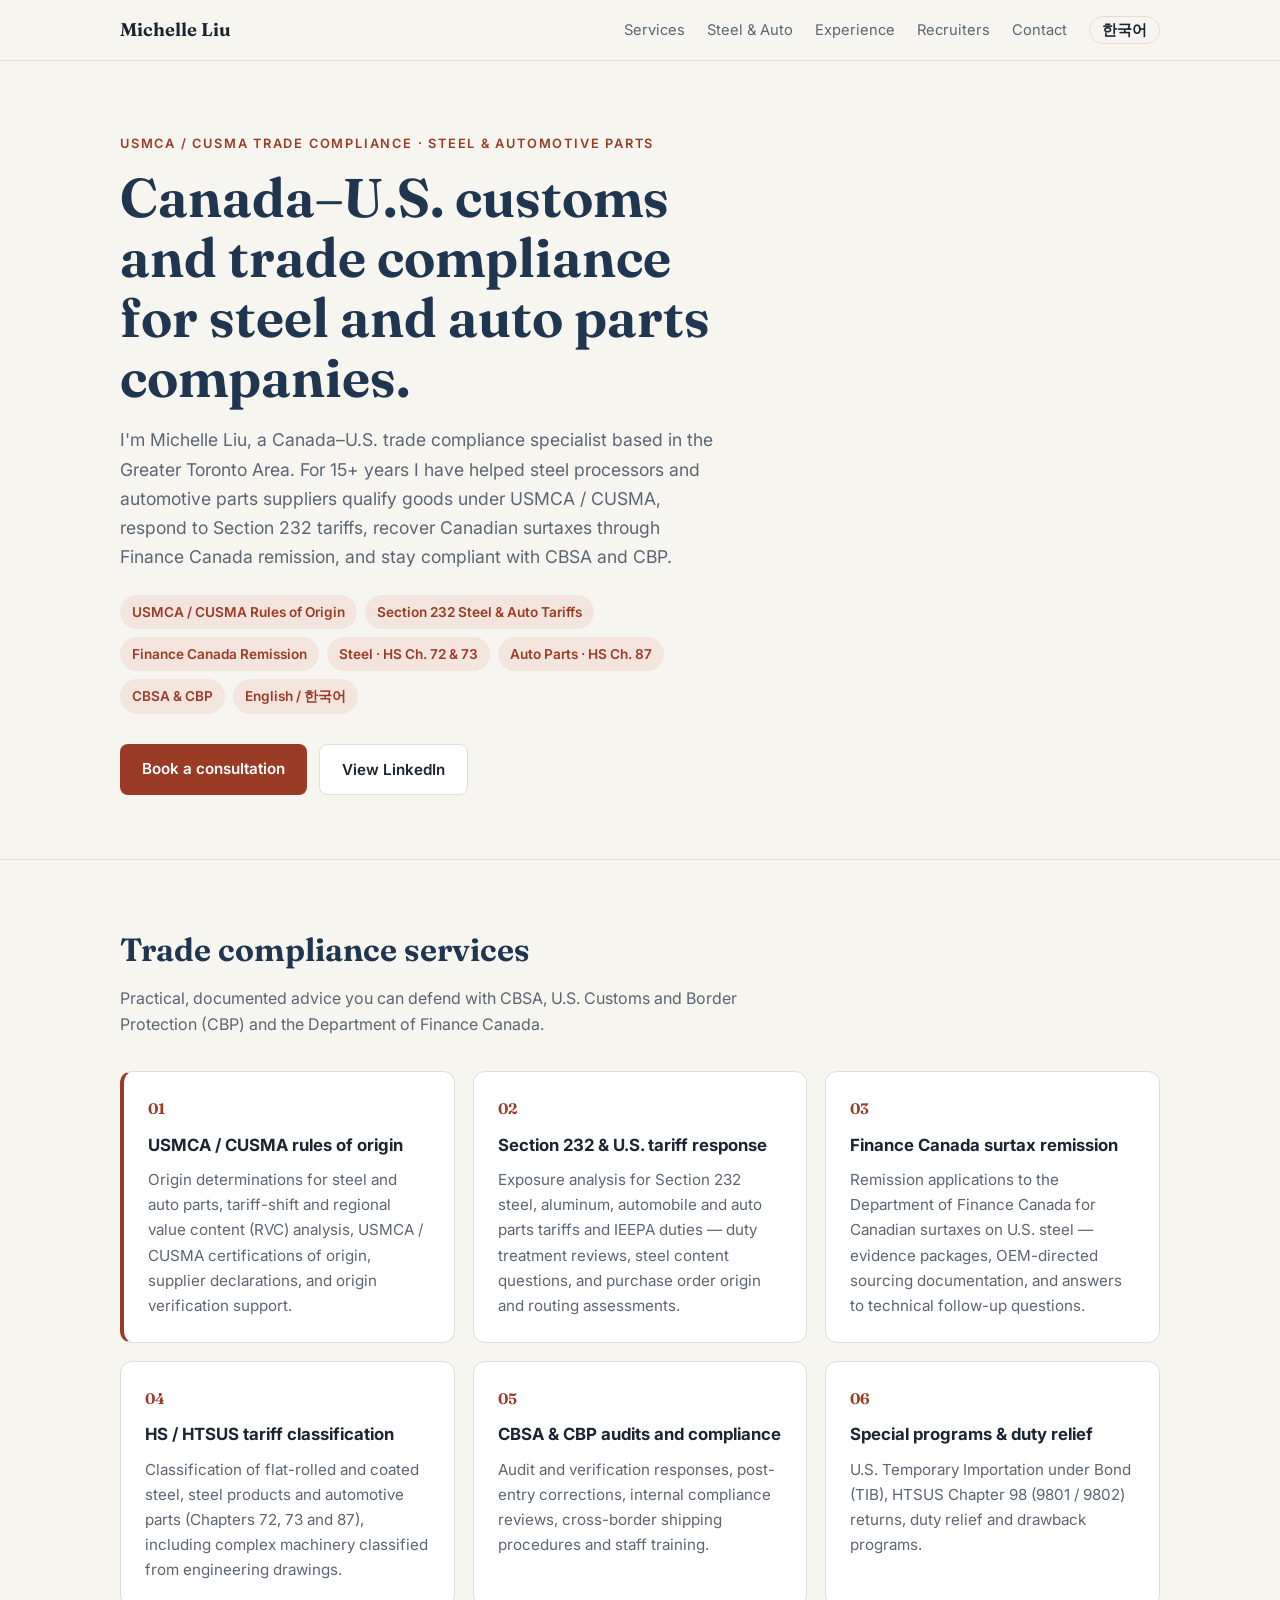
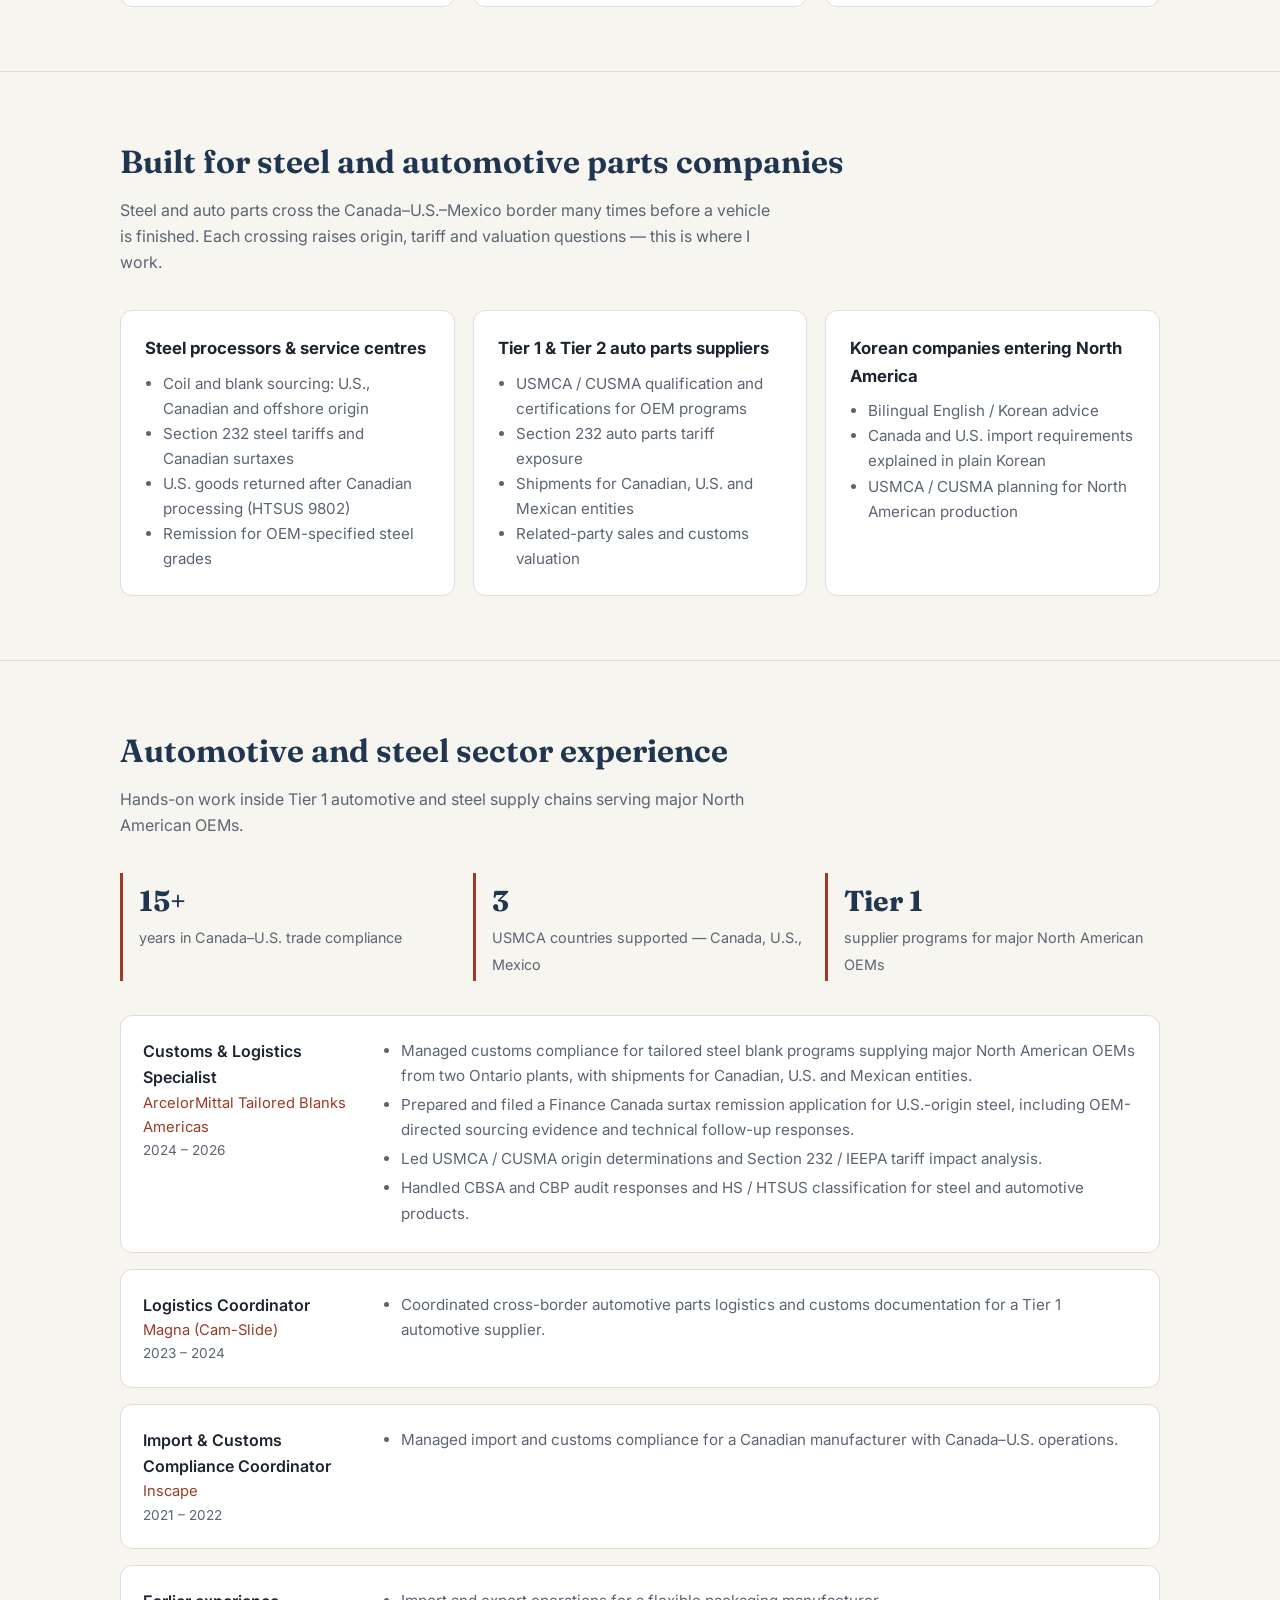
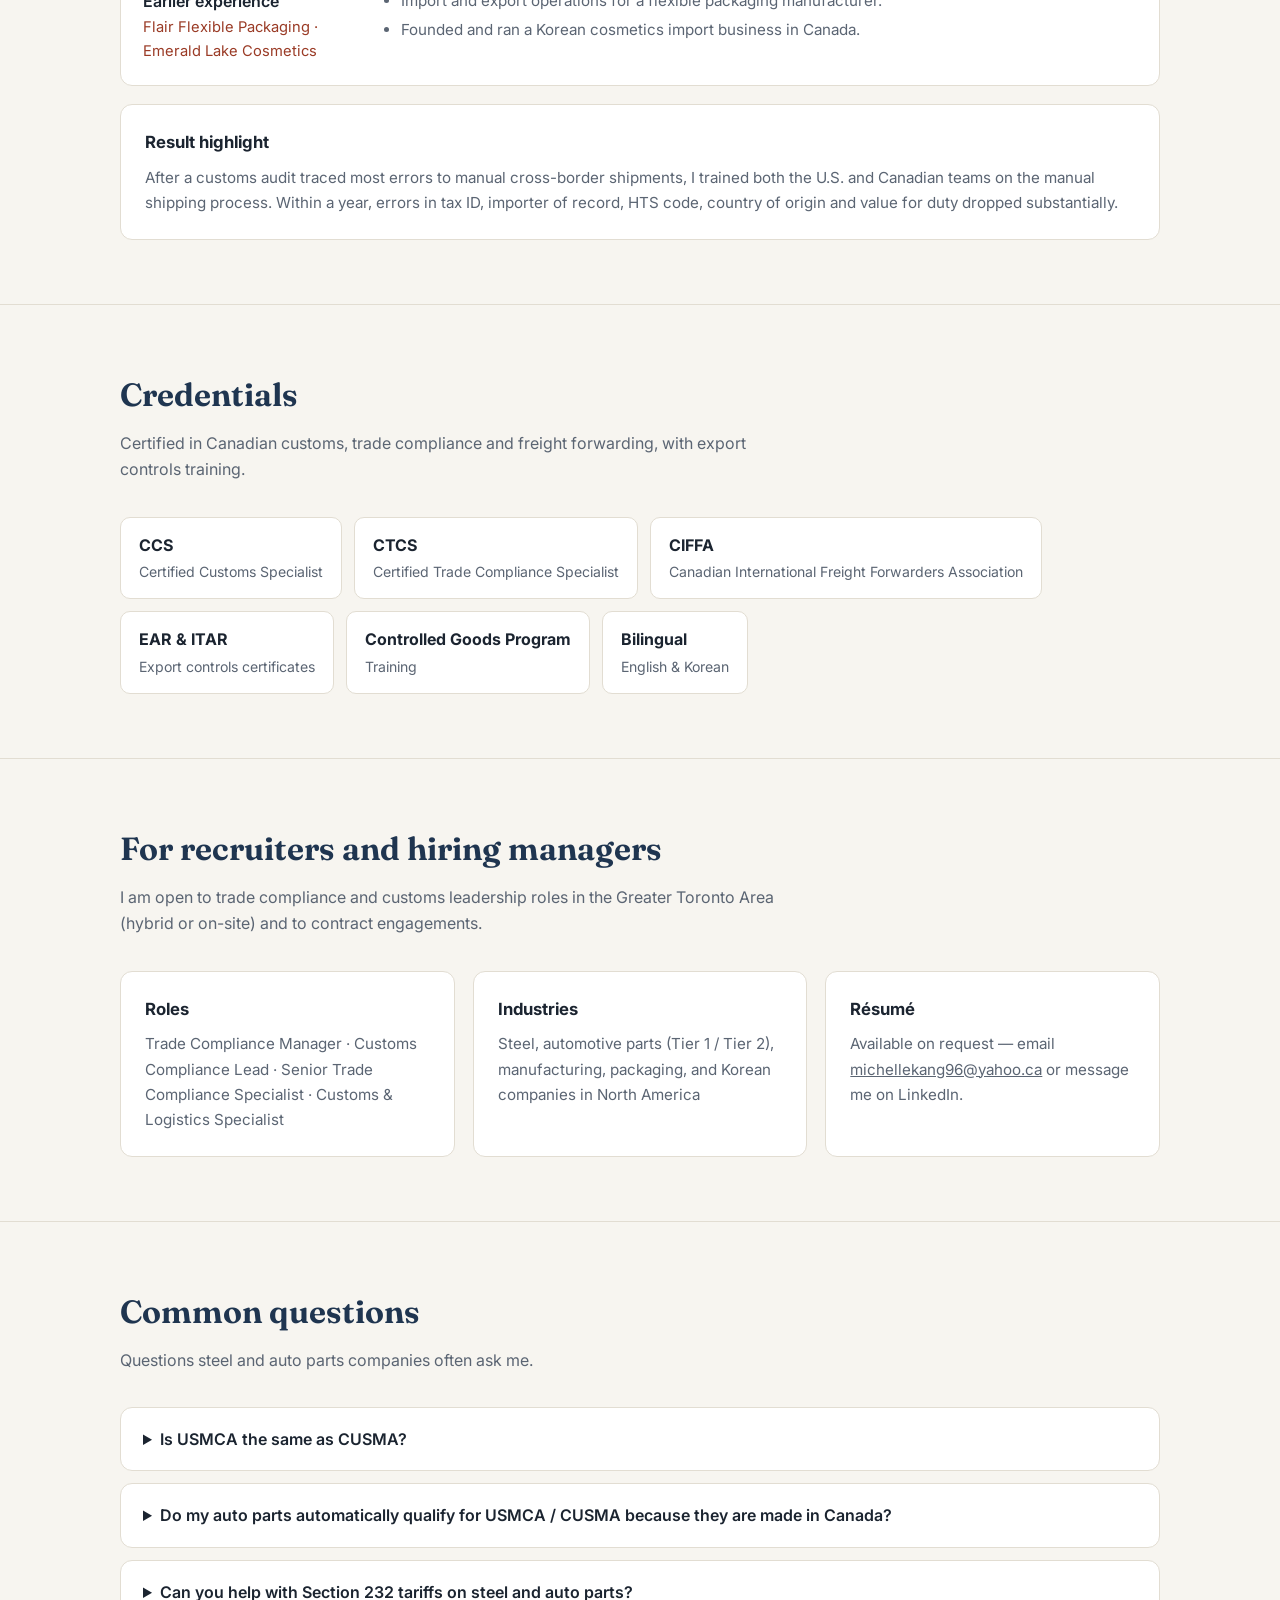
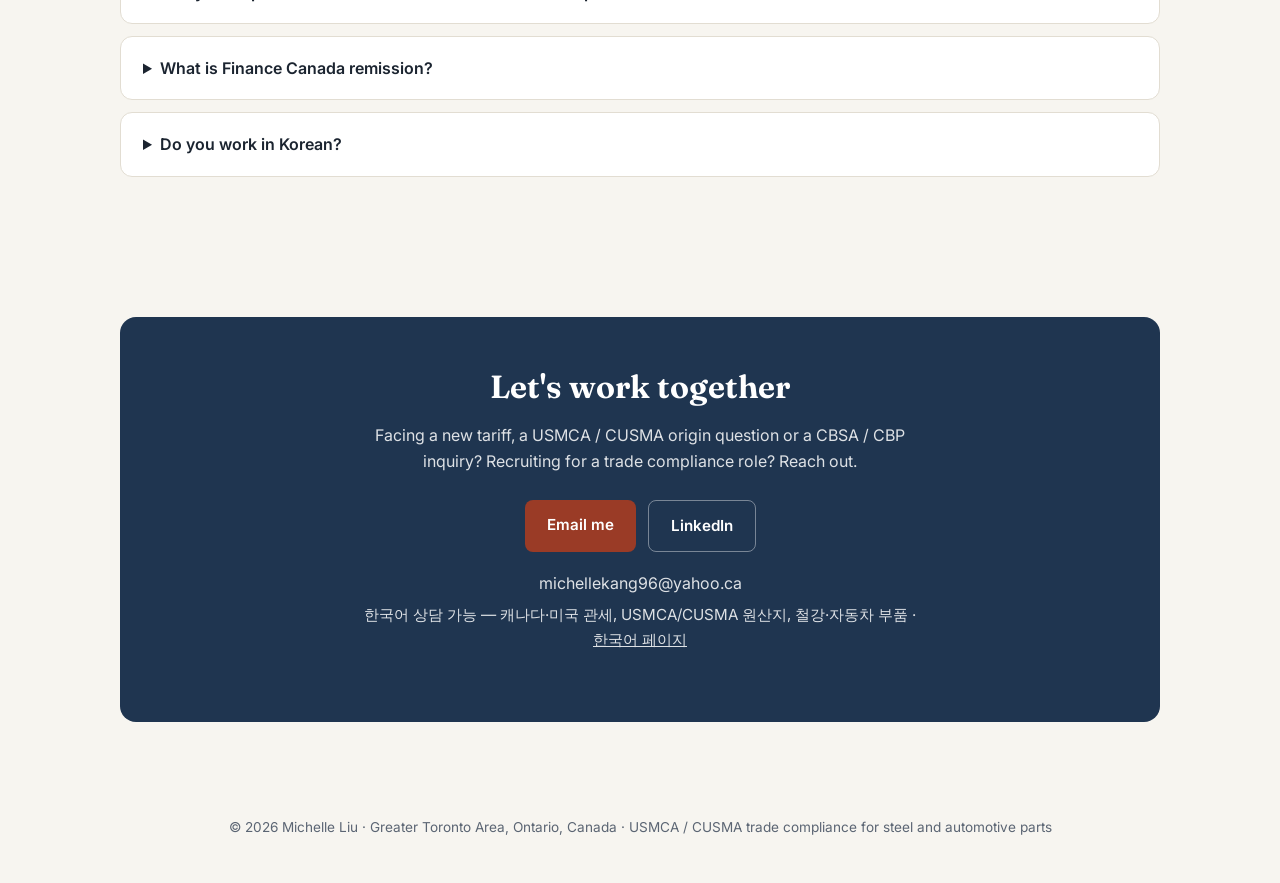
==== index.html @ 19d883ba "SEO update: USMCA/CUSMA, steel & auto parts keywords, Korean page, sitemap" ====
<!doctype html>
<html lang="en">
<head>
<meta charset="utf-8">
<meta name="viewport" content="width=device-width, initial-scale=1">
<meta name="google-site-verification" content="ifjySKfyHJT91OlYWClj5SfODJMwTjZ7Yo43KYFg8uM" />
<title>Michelle Liu | USMCA / CUSMA Trade Compliance Consultant – Steel &amp; Auto Parts | Ontario, Canada</title>
<meta name="description" content="Michelle Liu – Canada–U.S. customs and trade compliance specialist for steel and automotive parts companies. USMCA/CUSMA rules of origin, Section 232 tariffs, Finance Canada remission, CBSA &amp; CBP. English/Korean. Greater Toronto Area.">
<meta name="keywords" content="USMCA consultant, CUSMA consultant, USMCA rules of origin, CUSMA rules of origin, trade compliance consultant Canada, customs compliance specialist Ontario, steel tariffs Canada, Section 232 steel tariffs, Section 232 auto parts tariffs, automotive parts customs compliance, auto parts USMCA certification, steel HS classification, HTS classification steel, Finance Canada remission, surtax remission, CBSA compliance, CBP compliance, trade compliance manager Toronto, customs specialist GTA, Korean bilingual trade compliance, Michelle Liu, Jeong Hiy Liu">
<meta name="author" content="Michelle Liu">
<meta name="robots" content="index, follow, max-image-preview:large">
<link rel="canonical" href="https://jeonghiykang-tech.github.io/">
<link rel="alternate" hreflang="en" href="https://jeonghiykang-tech.github.io/">
<link rel="alternate" hreflang="ko" href="https://jeonghiykang-tech.github.io/ko.html">
<link rel="alternate" hreflang="x-default" href="https://jeonghiykang-tech.github.io/">

<meta property="og:type" content="profile">
<meta property="og:title" content="Michelle Liu | USMCA / CUSMA Trade Compliance – Steel &amp; Auto Parts">
<meta property="og:description" content="Canada–U.S. customs and trade compliance for steel and automotive parts companies: USMCA/CUSMA origin, Section 232 tariffs, Finance Canada remission, CBSA &amp; CBP.">
<meta property="og:url" content="https://jeonghiykang-tech.github.io/">
<meta property="og:image" content="https://jeonghiykang-tech.github.io/michelle-liu.jpg">
<meta property="og:image:alt" content="Michelle Liu, Canada–U.S. trade compliance consultant, in downtown Toronto">
<meta property="og:locale" content="en_CA">
<meta property="og:locale:alternate" content="ko_KR">
<meta name="twitter:card" content="summary_large_image">

<script type="application/ld+json">
{
  "@context": "https://schema.org",
  "@graph": [
    {
      "@type": "Person",
      "@id": "https://jeonghiykang-tech.github.io/#person",
      "name": "Michelle Liu",
      "alternateName": ["Jeong Hiy Liu", "Jeong Hiy (Michelle) Liu"],
      "jobTitle": "Canada–U.S. Customs & Trade Compliance Specialist (USMCA / CUSMA)",
      "description": "Trade compliance specialist with 15+ years of Canada–U.S. customs experience in the steel and automotive parts sectors.",
      "url": "https://jeonghiykang-tech.github.io/",
      "image": "https://jeonghiykang-tech.github.io/michelle-liu.jpg",
      "email": "mailto:michellekang96@yahoo.ca",
      "sameAs": ["https://www.linkedin.com/in/jeong-hiy-liu-811aa847/"],
      "address": {"@type": "PostalAddress", "addressRegion": "ON", "addressCountry": "CA", "addressLocality": "Greater Toronto Area"},
      "knowsLanguage": ["English", "Korean"],
      "knowsAbout": [
        "USMCA rules of origin", "CUSMA rules of origin", "T-MEC", "Regional value content",
        "Section 232 steel and aluminum tariffs", "Section 232 automobile and auto parts tariffs", "IEEPA tariffs",
        "Canadian surtax remission (Department of Finance Canada)", "Harmonized System classification",
        "HTSUS classification Chapters 72, 73 and 87", "Steel products", "Automotive parts",
        "CBSA compliance", "CBP compliance", "Customs audits", "Temporary Importation under Bond (TIB)",
        "HTSUS Chapter 98", "Duty drawback", "Export controls (EAR, ITAR)", "Controlled Goods Program"
      ],
      "hasCredential": [
        {"@type": "EducationalOccupationalCredential", "name": "Certified Customs Specialist (CCS)", "credentialCategory": "certification"},
        {"@type": "EducationalOccupationalCredential", "name": "Certified Trade Compliance Specialist (CTCS)", "credentialCategory": "certification"},
        {"@type": "EducationalOccupationalCredential", "name": "CIFFA certification", "credentialCategory": "certification"}
      ]
    },
    {
      "@type": "ProfessionalService",
      "@id": "https://jeonghiykang-tech.github.io/#service",
      "name": "Michelle Liu – USMCA / CUSMA Trade Compliance Consulting",
      "url": "https://jeonghiykang-tech.github.io/",
      "image": "https://jeonghiykang-tech.github.io/michelle-liu.jpg",
      "email": "mailto:michellekang96@yahoo.ca",
      "founder": {"@id": "https://jeonghiykang-tech.github.io/#person"},
      "areaServed": [{"@type": "Country", "name": "Canada"}, {"@type": "Country", "name": "United States"}, {"@type": "Country", "name": "Mexico"}, {"@type": "Country", "name": "South Korea"}],
      "availableLanguage": ["English", "Korean"],
      "address": {"@type": "PostalAddress", "addressRegion": "ON", "addressCountry": "CA"},
      "serviceType": ["USMCA / CUSMA origin determination", "Section 232 tariff impact analysis", "Finance Canada surtax remission applications", "Tariff classification", "CBSA and CBP audit support"]
    }
  ]
}
</script>

<link rel="preconnect" href="https://fonts.googleapis.com">
<link href="https://fonts.googleapis.com/css2?family=Fraunces:opsz,wght@9..144,500;9..144,650&amp;family=Inter:wght@400;500;600&amp;display=swap" rel="stylesheet">
<style>
  :root{
    --bg:#f7f5f0; --surface:#ffffff; --ink:#1b2430; --muted:#5b6573;
    --line:#e2ddd2; --accent:#9a3b26; --accent-soft:#f3e4dd; --navy:#1f3550;
  }
  @media (prefers-color-scheme: dark){
    :root{ --bg:#12161c; --surface:#1a2028; --ink:#eef0f3; --muted:#a3acb8;
      --line:#2b333e; --accent:#e08a6d; --accent-soft:#2c2220; --navy:#c9d6e8; }
  }
  *{box-sizing:border-box;margin:0;padding:0}
  html{scroll-behavior:smooth}
  body{background:var(--bg);color:var(--ink);font:16px/1.65 Inter,system-ui,sans-serif}
  a{color:inherit}
  .wrap{max-width:1080px;margin:0 auto;padding:0 20px}
  nav{position:sticky;top:0;z-index:10;background:color-mix(in srgb,var(--bg) 90%,transparent);
      backdrop-filter:blur(8px);border-bottom:1px solid var(--line)}
  nav .wrap{display:flex;justify-content:space-between;align-items:center;height:60px;gap:16px}
  .logo{font-family:Fraunces,serif;font-weight:650;font-size:1.15rem;text-decoration:none}
  nav ul{display:flex;gap:22px;list-style:none;font-size:.92rem;align-items:center}
  nav ul a{text-decoration:none;color:var(--muted)}
  nav ul a:hover{color:var(--accent)}
  .lang{border:1px solid var(--line);border-radius:999px;padding:4px 12px;color:var(--ink)!important;font-weight:600}
  @media (max-width:720px){ nav ul li.hide-m{display:none} }

  header{padding:72px 0 64px}
  .hero{display:grid;grid-template-columns:1.5fr 1fr;gap:48px;align-items:center}
  .photo{position:relative}
  .photo img{width:100%;aspect-ratio:4/5;object-fit:cover;object-position:center 30%;border-radius:18px;display:block;border:1px solid var(--line)}
  .photo .badge{position:absolute;left:-14px;bottom:22px;background:var(--surface);border:1px solid var(--line);border-radius:12px;padding:10px 14px;font-size:.85rem;box-shadow:0 8px 24px rgba(0,0,0,.08)}
  .photo .badge b{display:block;color:var(--navy);font-family:Fraunces,serif;font-size:1.05rem}
  @media (max-width:820px){ .hero{grid-template-columns:1fr} .photo{max-width:340px} .photo .badge{left:12px} }
  .eyebrow{font-size:.8rem;letter-spacing:.14em;text-transform:uppercase;color:var(--accent);font-weight:600}
  h1{font-family:Fraunces,serif;font-weight:650;font-size:clamp(2.1rem,4.8vw,3.4rem);line-height:1.1;margin:14px 0 18px;color:var(--navy)}
  .lede{font-size:1.1rem;color:var(--muted);max-width:620px}
  .tags{display:flex;flex-wrap:wrap;gap:8px;margin:24px 0 30px}
  .tag{background:var(--accent-soft);color:var(--accent);font-size:.85rem;font-weight:600;padding:6px 12px;border-radius:999px}
  .btns{display:flex;flex-wrap:wrap;gap:12px}
  .btn{display:inline-block;padding:12px 22px;border-radius:8px;font-weight:600;text-decoration:none;font-size:.95rem}
  .btn-primary{background:var(--accent);color:#fff}
  .btn-ghost{border:1px solid var(--line);background:var(--surface)}
  .btn:hover{opacity:.88}

  section{padding:64px 0;border-top:1px solid var(--line)}
  h2{font-family:Fraunces,serif;font-weight:650;font-size:2rem;color:var(--navy);margin-bottom:8px}
  .sub{color:var(--muted);margin-bottom:34px;max-width:660px}
  .grid{display:grid;grid-template-columns:repeat(auto-fit,minmax(280px,1fr));gap:18px}
  .card{background:var(--surface);border:1px solid var(--line);border-radius:12px;padding:24px}
  .card h3{font-size:1.05rem;margin-bottom:8px}
  .card p,.card li{color:var(--muted);font-size:.95rem}
  .card ul{padding-left:18px}
  .num{font-family:Fraunces,serif;color:var(--accent);font-size:.95rem;font-weight:650;display:block;margin-bottom:10px}
  .feature{border-left:4px solid var(--accent)}

  .stats{display:grid;grid-template-columns:repeat(auto-fit,minmax(180px,1fr));gap:18px;margin-bottom:34px}
  .stat{border-left:3px solid var(--accent);padding:4px 0 4px 16px}
  .stat b{display:block;font-family:Fraunces,serif;font-size:1.8rem;color:var(--navy)}
  .stat span{color:var(--muted);font-size:.9rem}
  .timeline{display:grid;gap:16px}
  .job{display:grid;grid-template-columns:220px 1fr;gap:20px;background:var(--surface);border:1px solid var(--line);border-radius:12px;padding:22px}
  .job .role{font-weight:600}
  .job .co{color:var(--accent);font-size:.92rem}
  .job .when{color:var(--muted);font-size:.85rem}
  .job ul{padding-left:18px;color:var(--muted);font-size:.95rem}
  .job li{margin-bottom:4px}
  @media (max-width:640px){ .job{grid-template-columns:1fr;gap:8px} }

  .creds{display:flex;flex-wrap:wrap;gap:12px}
  .cred{background:var(--surface);border:1px solid var(--line);border-radius:10px;padding:14px 18px}
  .cred b{display:block}
  .cred span{color:var(--muted);font-size:.88rem}

  details{background:var(--surface);border:1px solid var(--line);border-radius:12px;padding:18px 22px;margin-bottom:12px}
  summary{font-weight:600;cursor:pointer}
  details p{color:var(--muted);margin-top:10px;font-size:.95rem}

  .contact{background:var(--navy);color:#fff;border-radius:16px;padding:44px 32px;text-align:center}
  @media (prefers-color-scheme: dark){ .contact{background:var(--surface);color:var(--ink);border:1px solid var(--line)} }
  .contact h2{color:inherit}
  .contact p{opacity:.85;margin:6px auto 26px;max-width:560px}
  .contact .btns{justify-content:center}
  .contact .btn-ghost{background:transparent;border-color:rgba(255,255,255,.4);color:inherit}
  .ko{font-size:.95rem;opacity:.9;margin-top:20px}
  .ko a{text-decoration:underline}
  footer{padding:30px 0 44px;color:var(--muted);font-size:.85rem;text-align:center}
</style>
</head>
<body>

<nav>
  <div class="wrap">
    <a class="logo" href="#">Michelle Liu</a>
    <ul>
      <li class="hide-m"><a href="#services">Services</a></li>
      <li class="hide-m"><a href="#industries">Steel &amp; Auto</a></li>
      <li class="hide-m"><a href="#experience">Experience</a></li>
      <li class="hide-m"><a href="#recruiters">Recruiters</a></li>
      <li class="hide-m"><a href="#contact">Contact</a></li>
      <li><a class="lang" href="ko.html" hreflang="ko" lang="ko">한국어</a></li>
    </ul>
  </div>
</nav>

<header>
  <div class="wrap hero">
    <div>
      <p class="eyebrow">USMCA / CUSMA Trade Compliance · Steel &amp; Automotive Parts</p>
      <h1>Canada–U.S. customs and trade compliance for steel and auto parts companies.</h1>
      <p class="lede">I'm Michelle Liu, a Canada–U.S. trade compliance specialist based in the Greater Toronto Area. For 15+ years I have helped steel processors and automotive parts suppliers qualify goods under USMCA / CUSMA, respond to Section 232 tariffs, recover Canadian surtaxes through Finance Canada remission, and stay compliant with CBSA and CBP.</p>
      <div class="tags">
        <span class="tag">USMCA / CUSMA Rules of Origin</span>
        <span class="tag">Section 232 Steel &amp; Auto Tariffs</span>
        <span class="tag">Finance Canada Remission</span>
        <span class="tag">Steel · HS Ch. 72 &amp; 73</span>
        <span class="tag">Auto Parts · HS Ch. 87</span>
        <span class="tag">CBSA &amp; CBP</span>
        <span class="tag">English / 한국어</span>
      </div>
      <div class="btns">
        <a class="btn btn-primary" href="mailto:michellekang96@yahoo.ca?subject=USMCA%20%2F%20CUSMA%20consultation">Book a consultation</a>
        <a class="btn btn-ghost" href="https://www.linkedin.com/in/jeong-hiy-liu-811aa847/" target="_blank" rel="noopener">View LinkedIn</a>
      </div>
    </div>
    <div class="photo">
      <img src="michelle-liu.jpg" width="800" height="1000" onerror="this.closest('.photo').style.display='none'" alt="Michelle Liu, USMCA / CUSMA trade compliance specialist for steel and automotive parts, in downtown Toronto" fetchpriority="high">
      <div class="badge"><b>15+ years</b>Canada–U.S. customs</div>
    </div>
  </div>
</header>

<section id="services">
  <div class="wrap">
    <h2>Trade compliance services</h2>
    <p class="sub">Practical, documented advice you can defend with CBSA, U.S. Customs and Border Protection (CBP) and the Department of Finance Canada.</p>
    <div class="grid">
      <div class="card feature"><span class="num">01</span><h3>USMCA / CUSMA rules of origin</h3><p>Origin determinations for steel and auto parts, tariff-shift and regional value content (RVC) analysis, USMCA / CUSMA certifications of origin, supplier declarations, and origin verification support.</p></div>
      <div class="card"><span class="num">02</span><h3>Section 232 &amp; U.S. tariff response</h3><p>Exposure analysis for Section 232 steel, aluminum, automobile and auto parts tariffs and IEEPA duties — duty treatment reviews, steel content questions, and purchase order origin and routing assessments.</p></div>
      <div class="card"><span class="num">03</span><h3>Finance Canada surtax remission</h3><p>Remission applications to the Department of Finance Canada for Canadian surtaxes on U.S. steel — evidence packages, OEM-directed sourcing documentation, and answers to technical follow-up questions.</p></div>
      <div class="card"><span class="num">04</span><h3>HS / HTSUS tariff classification</h3><p>Classification of flat-rolled and coated steel, steel products and automotive parts (Chapters 72, 73 and 87), including complex machinery classified from engineering drawings.</p></div>
      <div class="card"><span class="num">05</span><h3>CBSA &amp; CBP audits and compliance</h3><p>Audit and verification responses, post-entry corrections, internal compliance reviews, cross-border shipping procedures and staff training.</p></div>
      <div class="card"><span class="num">06</span><h3>Special programs &amp; duty relief</h3><p>U.S. Temporary Importation under Bond (TIB), HTSUS Chapter 98 (9801 / 9802) returns, duty relief and drawback programs.</p></div>
    </div>
  </div>
</section>

<section id="industries">
  <div class="wrap">
    <h2>Built for steel and automotive parts companies</h2>
    <p class="sub">Steel and auto parts cross the Canada–U.S.–Mexico border many times before a vehicle is finished. Each crossing raises origin, tariff and valuation questions — this is where I work.</p>
    <div class="grid">
      <div class="card">
        <h3>Steel processors &amp; service centres</h3>
        <ul>
          <li>Coil and blank sourcing: U.S., Canadian and offshore origin</li>
          <li>Section 232 steel tariffs and Canadian surtaxes</li>
          <li>U.S. goods returned after Canadian processing (HTSUS 9802)</li>
          <li>Remission for OEM-specified steel grades</li>
        </ul>
      </div>
      <div class="card">
        <h3>Tier 1 &amp; Tier 2 auto parts suppliers</h3>
        <ul>
          <li>USMCA / CUSMA qualification and certifications for OEM programs</li>
          <li>Section 232 auto parts tariff exposure</li>
          <li>Shipments for Canadian, U.S. and Mexican entities</li>
          <li>Related-party sales and customs valuation</li>
        </ul>
      </div>
      <div class="card">
        <h3>Korean companies entering North America</h3>
        <ul>
          <li>Bilingual English / Korean advice</li>
          <li>Canada and U.S. import requirements explained in plain Korean</li>
          <li>USMCA / CUSMA planning for North American production</li>
        </ul>
      </div>
    </div>
  </div>
</section>

<section id="experience">
  <div class="wrap">
    <h2>Automotive and steel sector experience</h2>
    <p class="sub">Hands-on work inside Tier 1 automotive and steel supply chains serving major North American OEMs.</p>
    <div class="stats">
      <div class="stat"><b>15+</b><span>years in Canada–U.S. trade compliance</span></div>
      <div class="stat"><b>3</b><span>USMCA countries supported — Canada, U.S., Mexico</span></div>
      <div class="stat"><b>Tier 1</b><span>supplier programs for major North American OEMs</span></div>
    </div>
    <div class="timeline">
      <div class="job">
        <div><div class="role">Customs &amp; Logistics Specialist</div><div class="co">ArcelorMittal Tailored Blanks Americas</div><div class="when">2024 – 2026</div></div>
        <ul>
          <li>Managed customs compliance for tailored steel blank programs supplying major North American OEMs from two Ontario plants, with shipments for Canadian, U.S. and Mexican entities.</li>
          <li>Prepared and filed a Finance Canada surtax remission application for U.S.-origin steel, including OEM-directed sourcing evidence and technical follow-up responses.</li>
          <li>Led USMCA / CUSMA origin determinations and Section 232 / IEEPA tariff impact analysis.</li>
          <li>Handled CBSA and CBP audit responses and HS / HTSUS classification for steel and automotive products.</li>
        </ul>
      </div>
      <div class="job">
        <div><div class="role">Logistics Coordinator</div><div class="co">Magna (Cam-Slide)</div><div class="when">2023 – 2024</div></div>
        <ul>
          <li>Coordinated cross-border automotive parts logistics and customs documentation for a Tier 1 automotive supplier.</li>
        </ul>
      </div>
      <div class="job">
        <div><div class="role">Import &amp; Customs Compliance Coordinator</div><div class="co">Inscape</div><div class="when">2021 – 2022</div></div>
        <ul>
          <li>Managed import and customs compliance for a Canadian manufacturer with Canada–U.S. operations.</li>
        </ul>
      </div>
      <div class="job">
        <div><div class="role">Earlier experience</div><div class="co">Flair Flexible Packaging · Emerald Lake Cosmetics</div></div>
        <ul>
          <li>Import and export operations for a flexible packaging manufacturer.</li>
          <li>Founded and ran a Korean cosmetics import business in Canada.</li>
        </ul>
      </div>
    </div>
    <div class="card" style="margin-top:18px">
      <h3>Result highlight</h3>
      <p>After a customs audit traced most errors to manual cross-border shipments, I trained both the U.S. and Canadian teams on the manual shipping process. Within a year, errors in tax ID, importer of record, HTS code, country of origin and value for duty dropped substantially.</p>
    </div>
  </div>
</section>

<section id="credentials">
  <div class="wrap">
    <h2>Credentials</h2>
    <p class="sub">Certified in Canadian customs, trade compliance and freight forwarding, with export controls training.</p>
    <div class="creds">
      <div class="cred"><b>CCS</b><span>Certified Customs Specialist</span></div>
      <div class="cred"><b>CTCS</b><span>Certified Trade Compliance Specialist</span></div>
      <div class="cred"><b>CIFFA</b><span>Canadian International Freight Forwarders Association</span></div>
      <div class="cred"><b>EAR &amp; ITAR</b><span>Export controls certificates</span></div>
      <div class="cred"><b>Controlled Goods Program</b><span>Training</span></div>
      <div class="cred"><b>Bilingual</b><span>English &amp; Korean</span></div>
    </div>
  </div>
</section>

<section id="recruiters">
  <div class="wrap">
    <h2>For recruiters and hiring managers</h2>
    <p class="sub">I am open to trade compliance and customs leadership roles in the Greater Toronto Area (hybrid or on-site) and to contract engagements.</p>
    <div class="grid">
      <div class="card"><h3>Roles</h3><p>Trade Compliance Manager · Customs Compliance Lead · Senior Trade Compliance Specialist · Customs &amp; Logistics Specialist</p></div>
      <div class="card"><h3>Industries</h3><p>Steel, automotive parts (Tier 1 / Tier 2), manufacturing, packaging, and Korean companies in North America</p></div>
      <div class="card"><h3>Résumé</h3><p>Available on request — email <a href="mailto:michellekang96@yahoo.ca?subject=Resume%20request">michellekang96@yahoo.ca</a> or message me on LinkedIn.</p></div>
    </div>
  </div>
</section>

<section id="faq">
  <div class="wrap">
    <h2>Common questions</h2>
    <p class="sub">Questions steel and auto parts companies often ask me.</p>
    <details><summary>Is USMCA the same as CUSMA?</summary><p>Yes. It is the same agreement. Canada calls it CUSMA (Canada–United States–Mexico Agreement), the United States calls it USMCA, and Mexico calls it T-MEC.</p></details>
    <details><summary>Do my auto parts automatically qualify for USMCA / CUSMA because they are made in Canada?</summary><p>No. Goods qualify only if they meet the product-specific rule of origin for their tariff classification — usually a tariff shift, a regional value content requirement, or both. Automotive goods also have their own additional rules. Each part should be analyzed and documented.</p></details>
    <details><summary>Can you help with Section 232 tariffs on steel and auto parts?</summary><p>Yes. I review which entries are affected, how the duty is applied, and where sourcing, routing or documentation choices change the exposure.</p></details>
    <details><summary>What is Finance Canada remission?</summary><p>Remission is a Department of Finance Canada process that can relieve Canadian surtaxes in specific situations, such as when the goods cannot be sourced domestically or are required under existing contracts. A strong application depends on clear evidence.</p></details>
    <details><summary>Do you work in Korean?</summary><p>Yes. I provide advice in both English and Korean. <a href="ko.html" hreflang="ko">한국어 페이지 보기</a></p></details>
  </div>
</section>

<section id="contact" style="border-top:none">
  <div class="wrap">
    <div class="contact">
      <h2>Let's work together</h2>
      <p>Facing a new tariff, a USMCA / CUSMA origin question or a CBSA / CBP inquiry? Recruiting for a trade compliance role? Reach out.</p>
      <div class="btns">
        <a class="btn btn-primary" href="mailto:michellekang96@yahoo.ca">Email me</a>
        <a class="btn btn-ghost" href="https://www.linkedin.com/in/jeong-hiy-liu-811aa847/" target="_blank" rel="noopener">LinkedIn</a>
      </div>
      <p style="margin-top:18px;margin-bottom:0">michellekang96@yahoo.ca</p>
      <p class="ko" lang="ko">한국어 상담 가능 — 캐나다·미국 관세, USMCA/CUSMA 원산지, 철강·자동차 부품 · <a href="ko.html" hreflang="ko">한국어 페이지</a></p>
    </div>
  </div>
</section>

<footer>© 2026 Michelle Liu · Greater Toronto Area, Ontario, Canada · USMCA / CUSMA trade compliance for steel and automotive parts</footer>

</body>
</html>
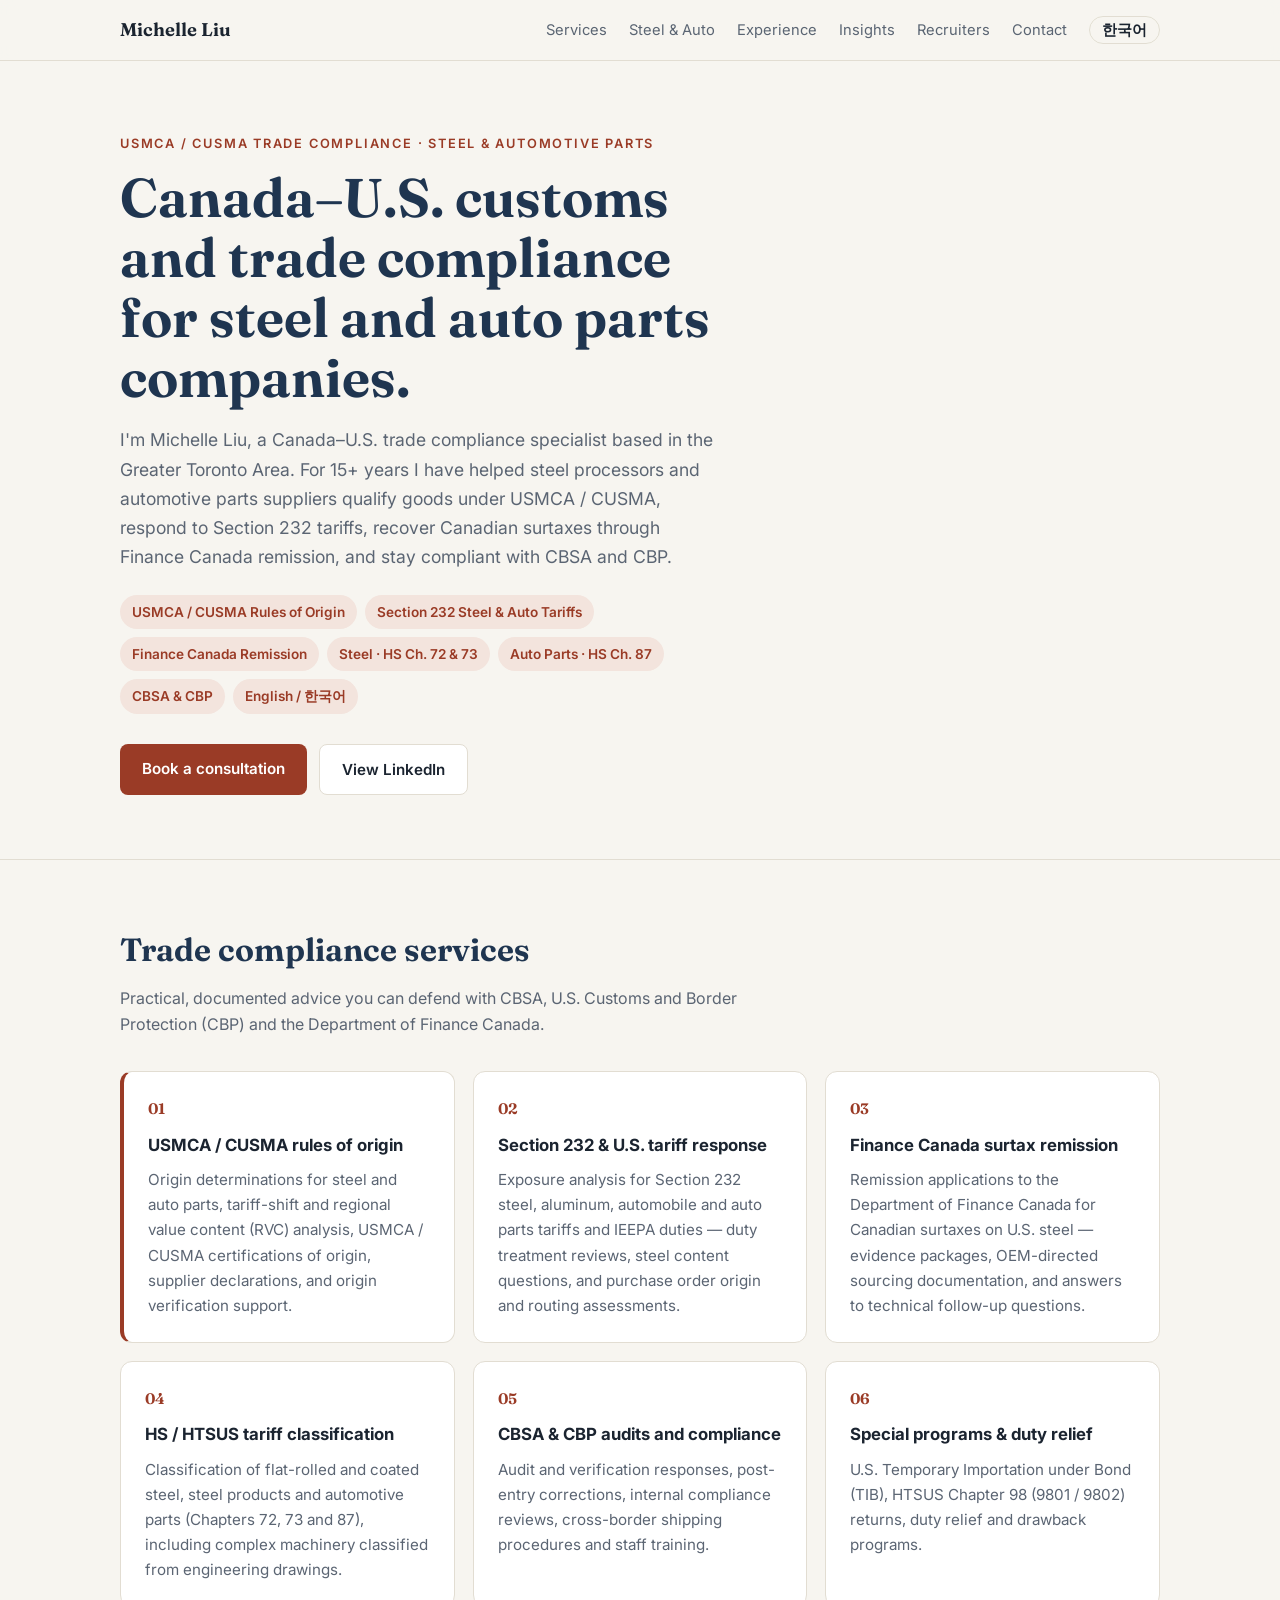
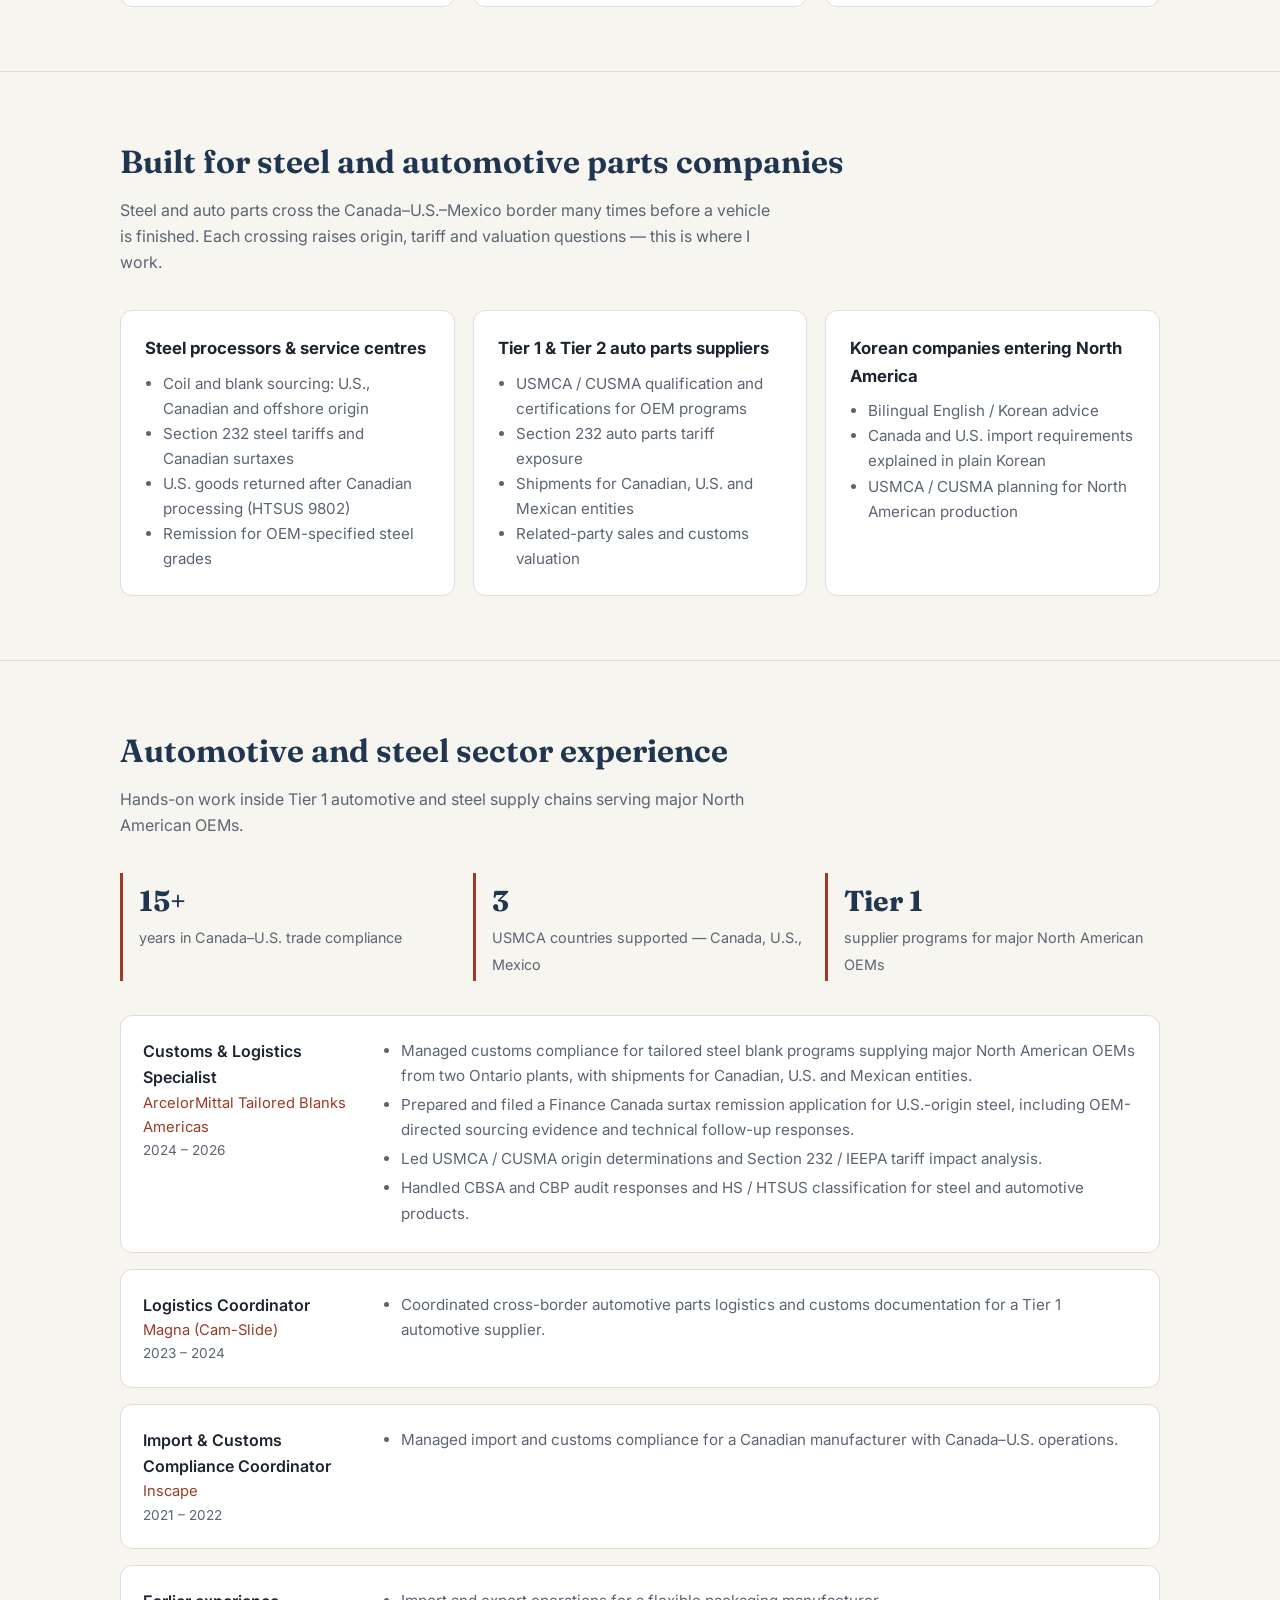
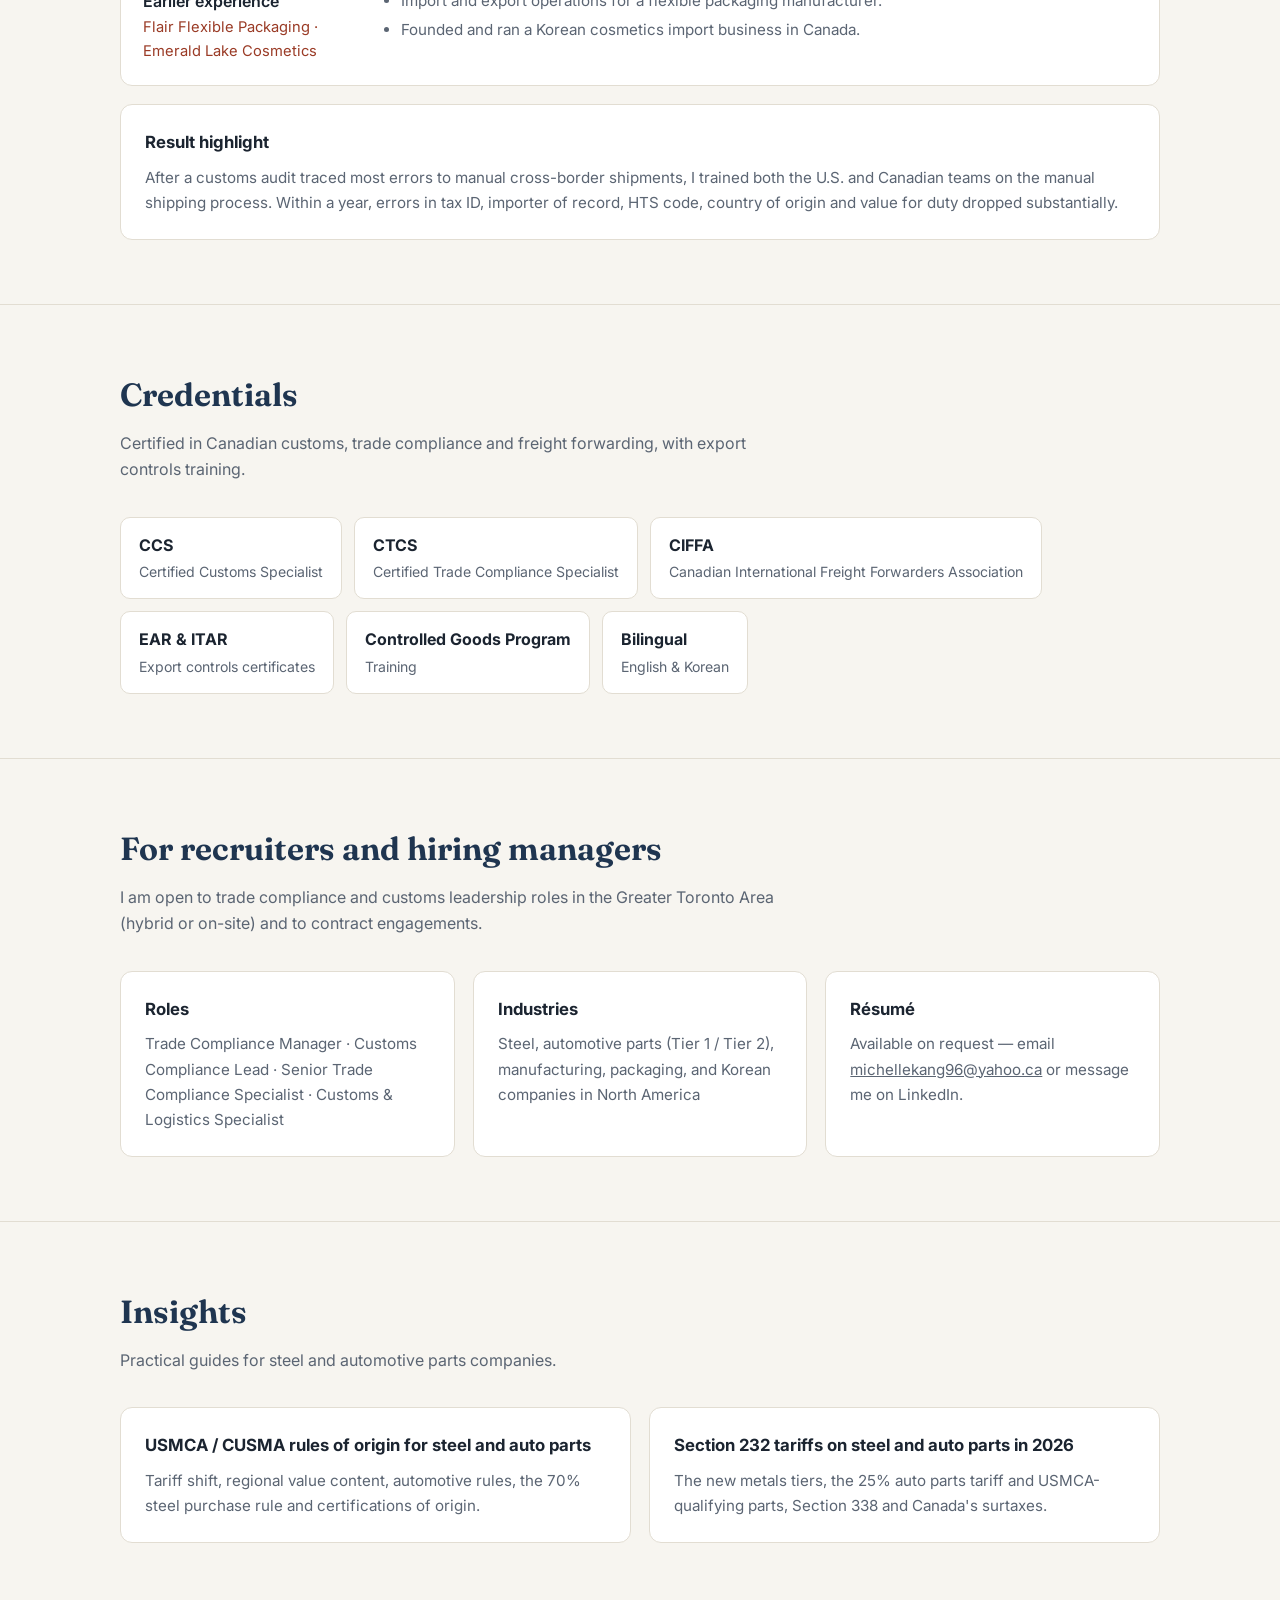
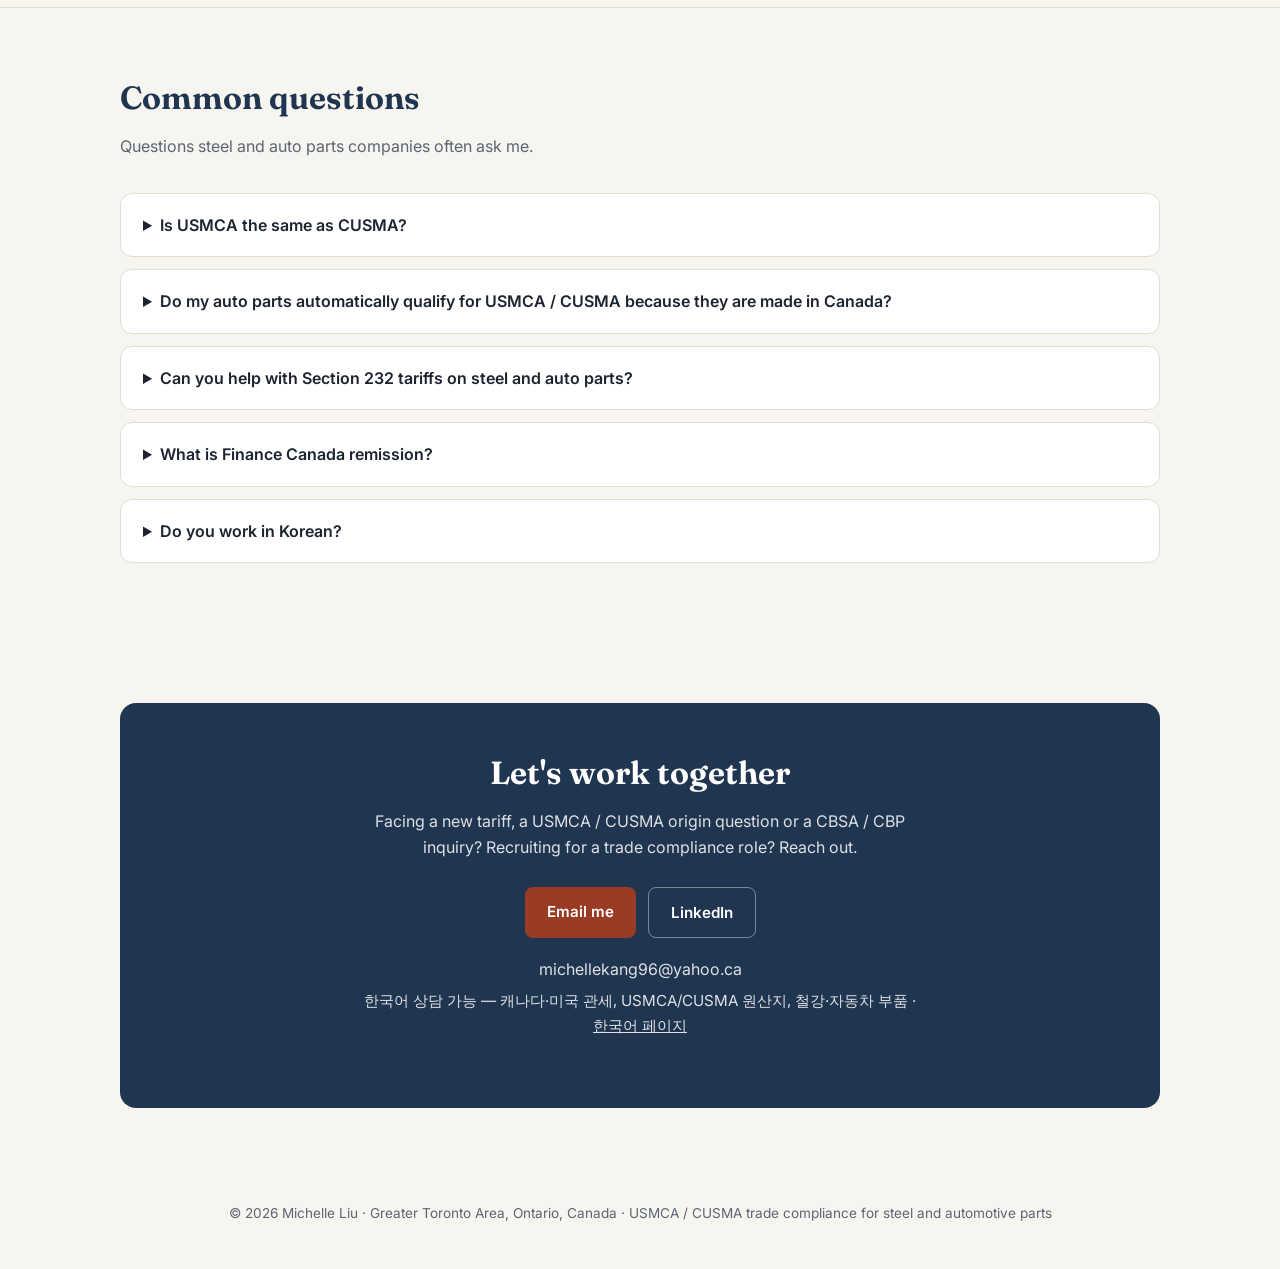
==== commit 3c6ce065: "Add USMCA/CUSMA and Section 232 guides (EN/KO)" ====
--- a/index.html
+++ b/index.html
@@ -169,6 +169,7 @@
       <li class="hide-m"><a href="#services">Services</a></li>
       <li class="hide-m"><a href="#industries">Steel &amp; Auto</a></li>
       <li class="hide-m"><a href="#experience">Experience</a></li>
+      <li class="hide-m"><a href="#insights">Insights</a></li>
       <li class="hide-m"><a href="#recruiters">Recruiters</a></li>
       <li class="hide-m"><a href="#contact">Contact</a></li>
       <li><a class="lang" href="ko.html" hreflang="ko" lang="ko">한국어</a></li>
@@ -326,6 +327,17 @@
   </div>
 </section>
 
+<section id="insights">
+  <div class="wrap">
+    <h2>Insights</h2>
+    <p class="sub">Practical guides for steel and automotive parts companies.</p>
+    <div class="grid">
+      <a class="card" style="text-decoration:none" href="usmca-cusma-rules-of-origin-steel-auto-parts.html"><h3>USMCA / CUSMA rules of origin for steel and auto parts</h3><p>Tariff shift, regional value content, automotive rules, the 70% steel purchase rule and certifications of origin.</p></a>
+      <a class="card" style="text-decoration:none" href="section-232-steel-auto-parts-2026.html"><h3>Section 232 tariffs on steel and auto parts in 2026</h3><p>The new metals tiers, the 25% auto parts tariff and USMCA-qualifying parts, Section 338 and Canada's surtaxes.</p></a>
+    </div>
+  </div>
+</section>
+
 <section id="faq">
   <div class="wrap">
     <h2>Common questions</h2>
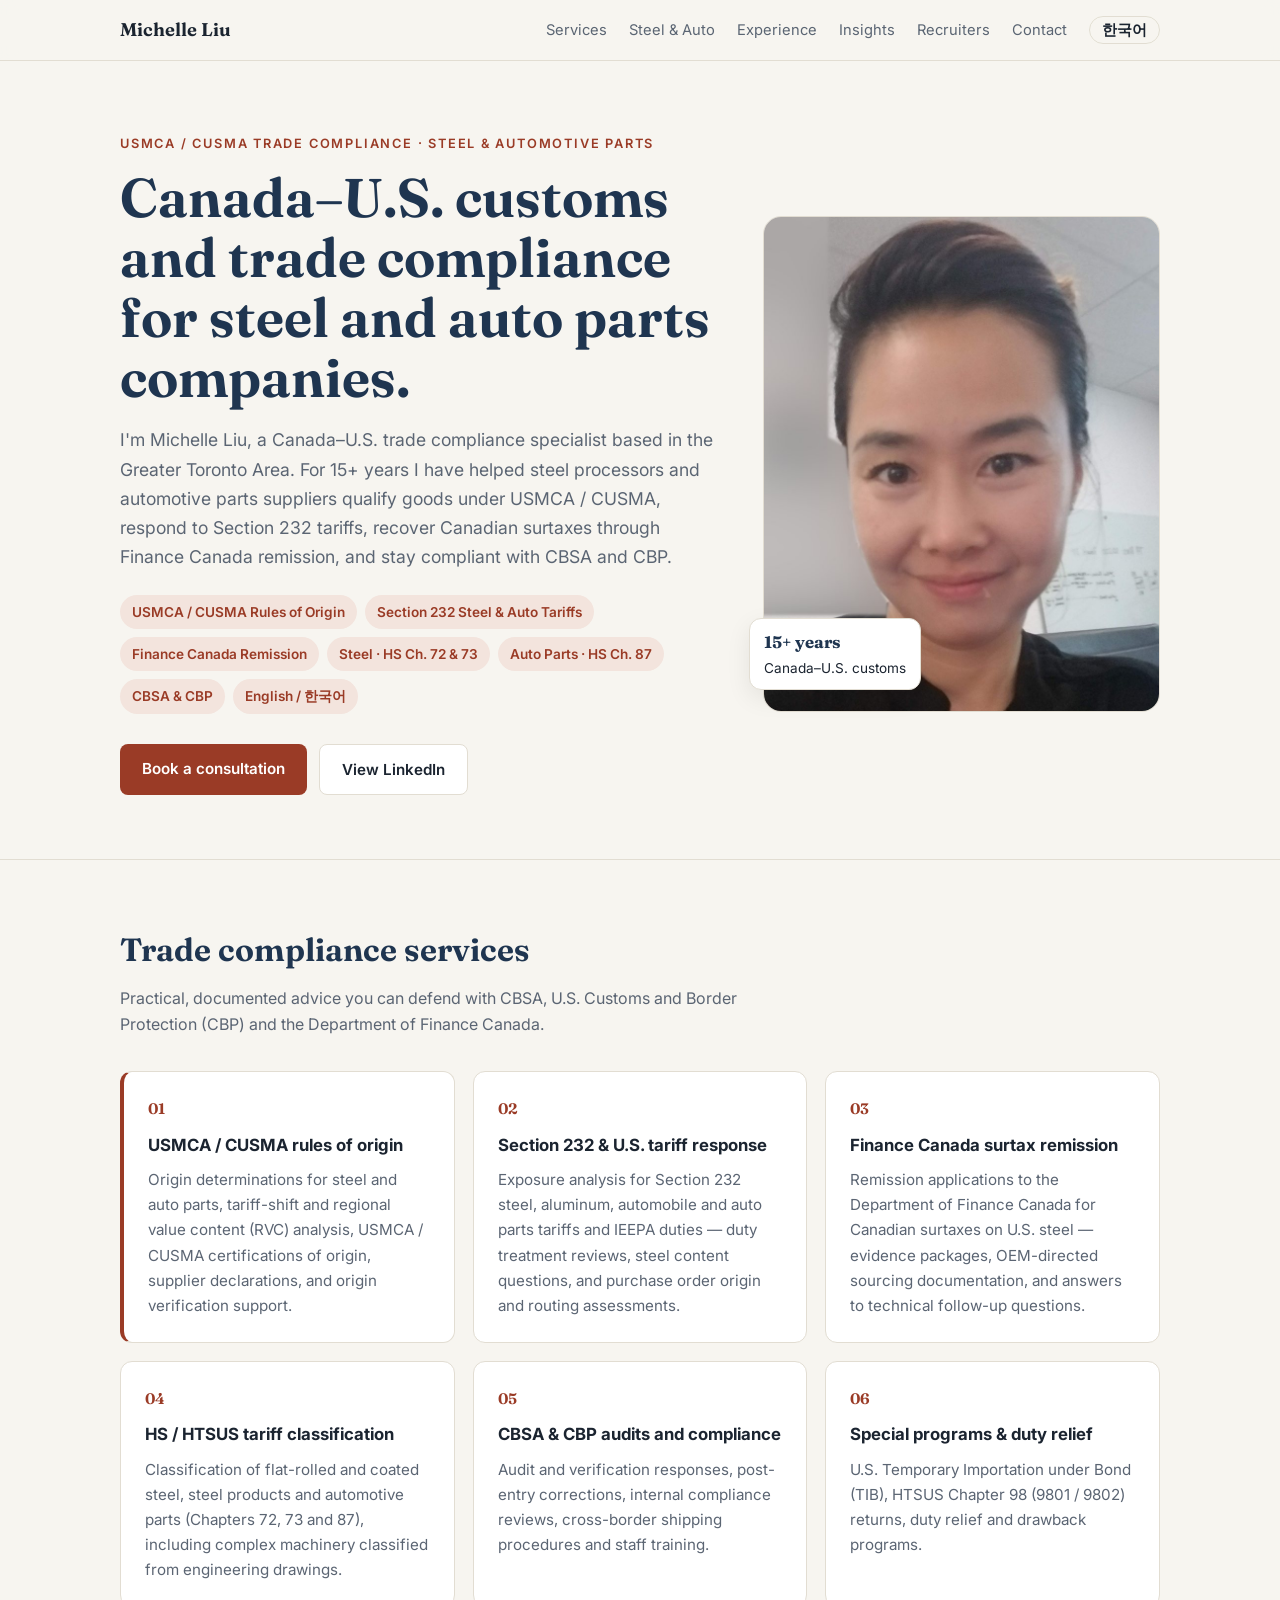
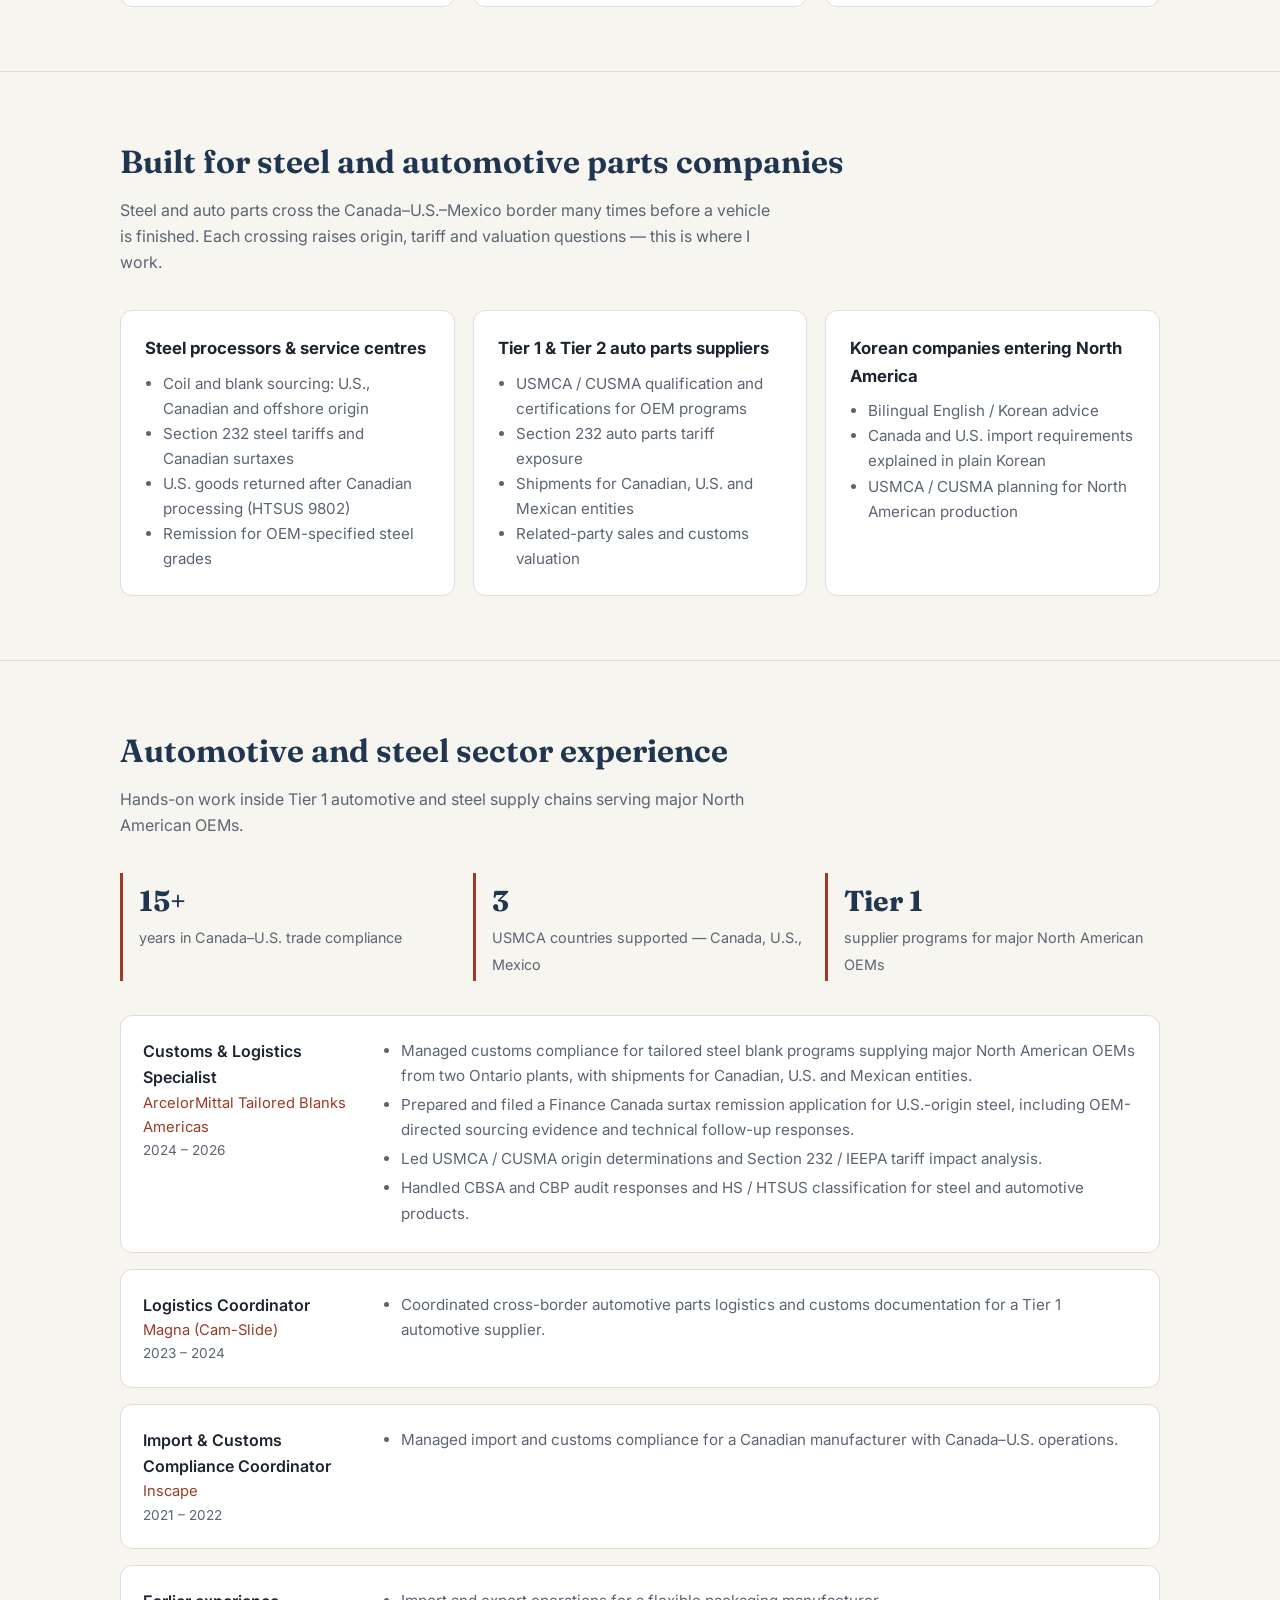
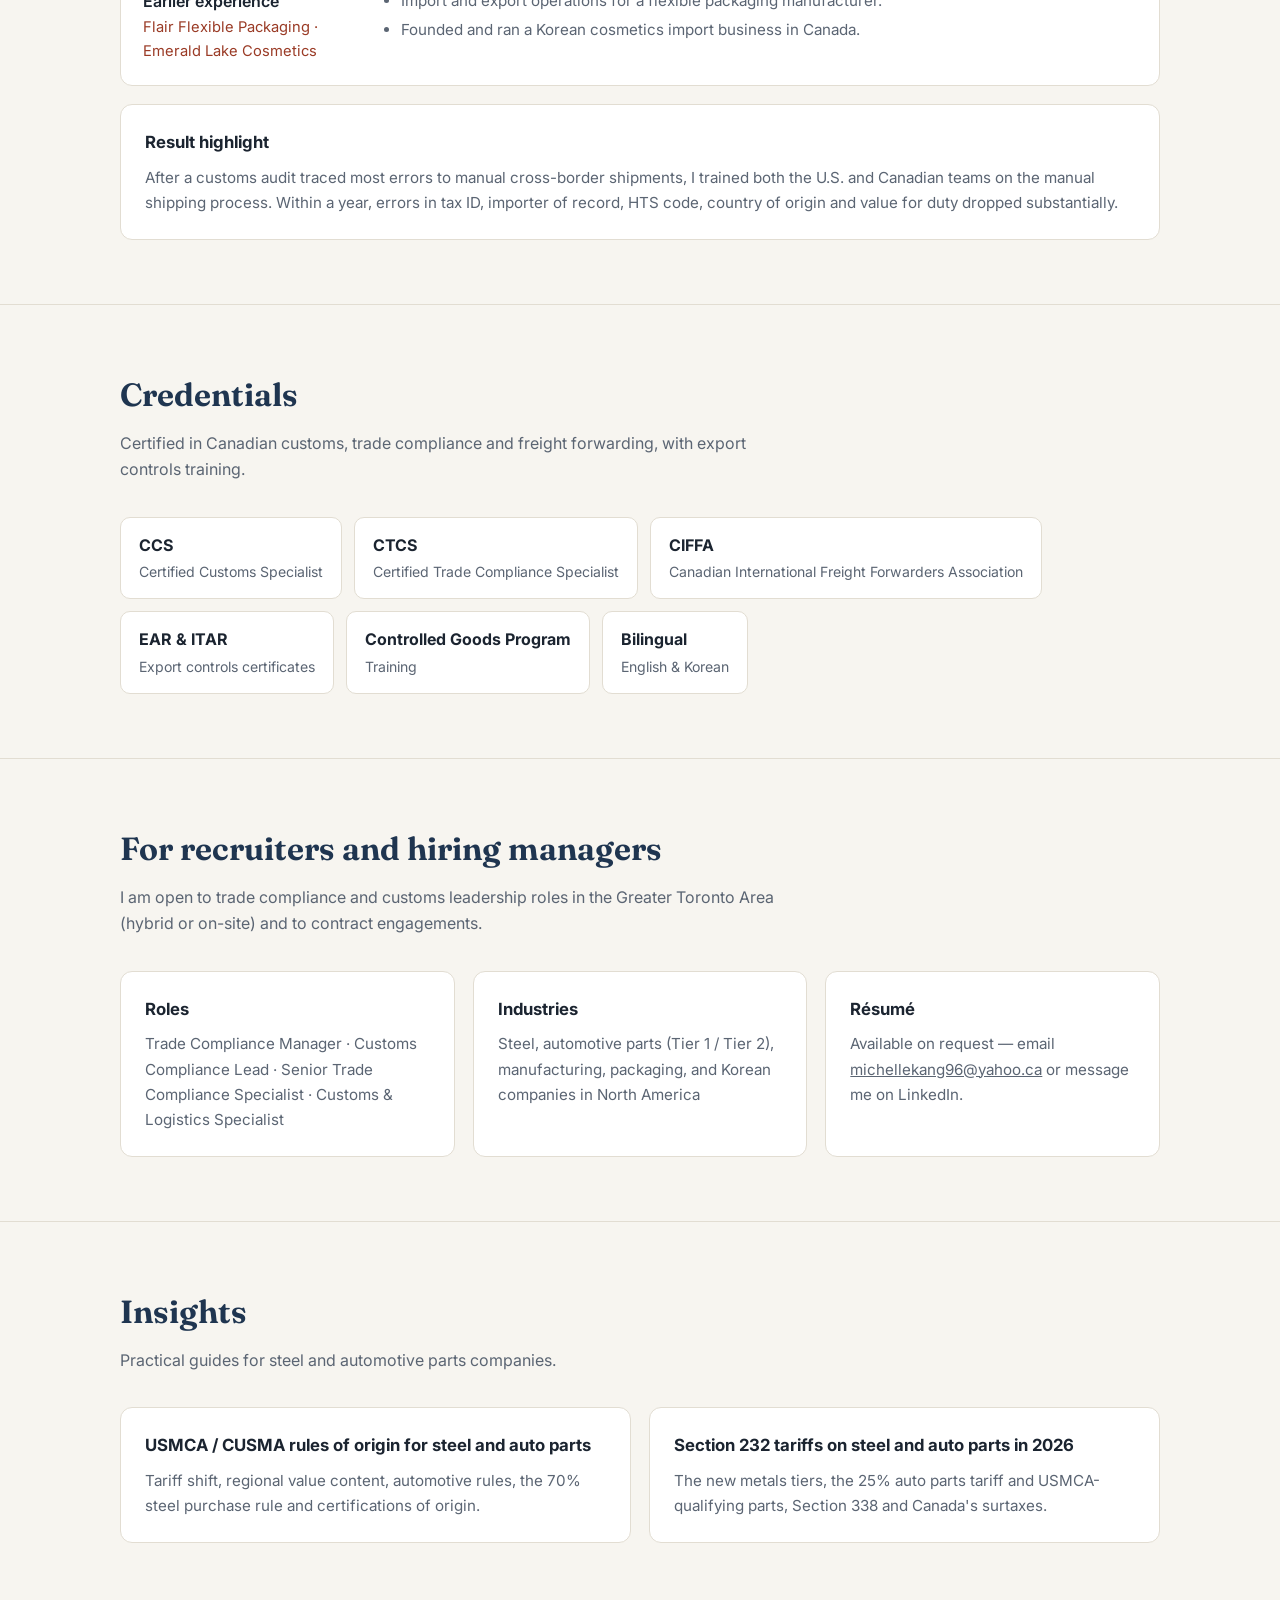
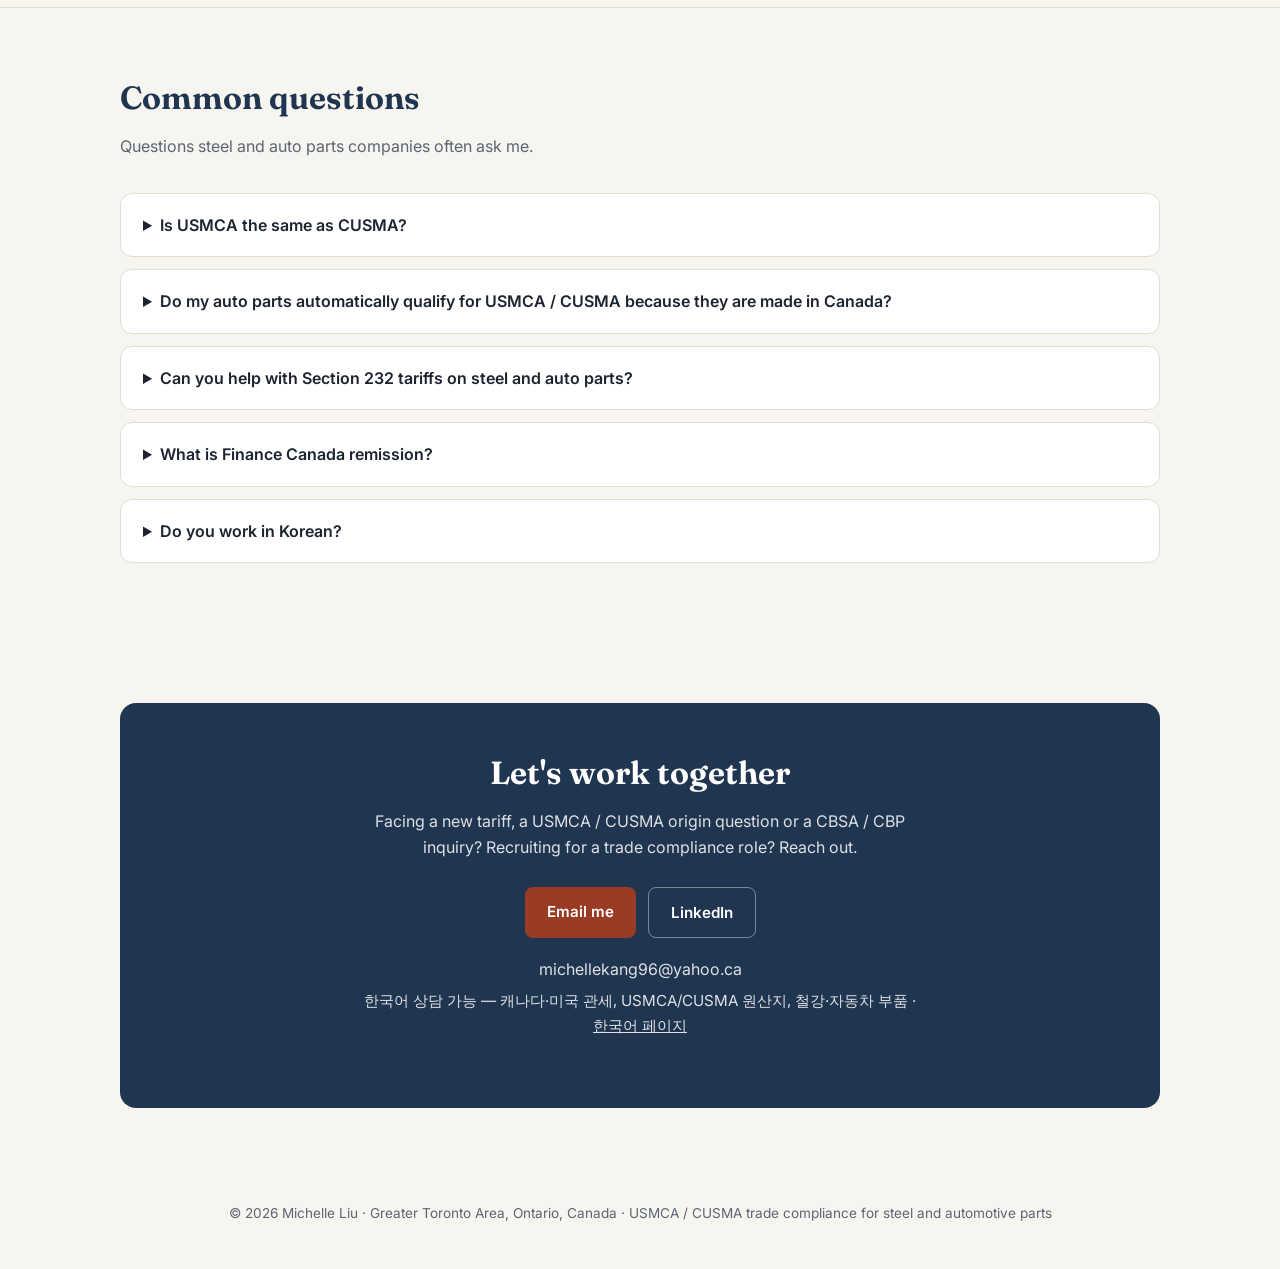
==== commit 7178a4dc: "Fix photo sizing; add photo to sitemap" ====
--- a/index.html
+++ b/index.html
@@ -4,6 +4,7 @@
 <meta charset="utf-8">
 <meta name="viewport" content="width=device-width, initial-scale=1">
 <meta name="google-site-verification" content="ifjySKfyHJT91OlYWClj5SfODJMwTjZ7Yo43KYFg8uM" />
+<meta name="naver-site-verification" content="240e5a9fbf0c6f8b3a7f3a99aae8b2f6d028278f" />
 <title>Michelle Liu | USMCA / CUSMA Trade Compliance Consultant – Steel &amp; Auto Parts | Ontario, Canada</title>
 <meta name="description" content="Michelle Liu – Canada–U.S. customs and trade compliance specialist for steel and automotive parts companies. USMCA/CUSMA rules of origin, Section 232 tariffs, Finance Canada remission, CBSA &amp; CBP. English/Korean. Greater Toronto Area.">
 <meta name="keywords" content="USMCA consultant, CUSMA consultant, USMCA rules of origin, CUSMA rules of origin, trade compliance consultant Canada, customs compliance specialist Ontario, steel tariffs Canada, Section 232 steel tariffs, Section 232 auto parts tariffs, automotive parts customs compliance, auto parts USMCA certification, steel HS classification, HTS classification steel, Finance Canada remission, surtax remission, CBSA compliance, CBP compliance, trade compliance manager Toronto, customs specialist GTA, Korean bilingual trade compliance, Michelle Liu, Jeong Hiy Liu">
@@ -101,7 +102,7 @@
   header{padding:72px 0 64px}
   .hero{display:grid;grid-template-columns:1.5fr 1fr;gap:48px;align-items:center}
   .photo{position:relative}
-  .photo img{width:100%;aspect-ratio:4/5;object-fit:cover;object-position:center 30%;border-radius:18px;display:block;border:1px solid var(--line)}
+  .photo img{width:100%;height:auto;aspect-ratio:4/5;object-fit:cover;object-position:center 30%;border-radius:18px;display:block;border:1px solid var(--line)}
   .photo .badge{position:absolute;left:-14px;bottom:22px;background:var(--surface);border:1px solid var(--line);border-radius:12px;padding:10px 14px;font-size:.85rem;box-shadow:0 8px 24px rgba(0,0,0,.08)}
   .photo .badge b{display:block;color:var(--navy);font-family:Fraunces,serif;font-size:1.05rem}
   @media (max-width:820px){ .hero{grid-template-columns:1fr} .photo{max-width:340px} .photo .badge{left:12px} }
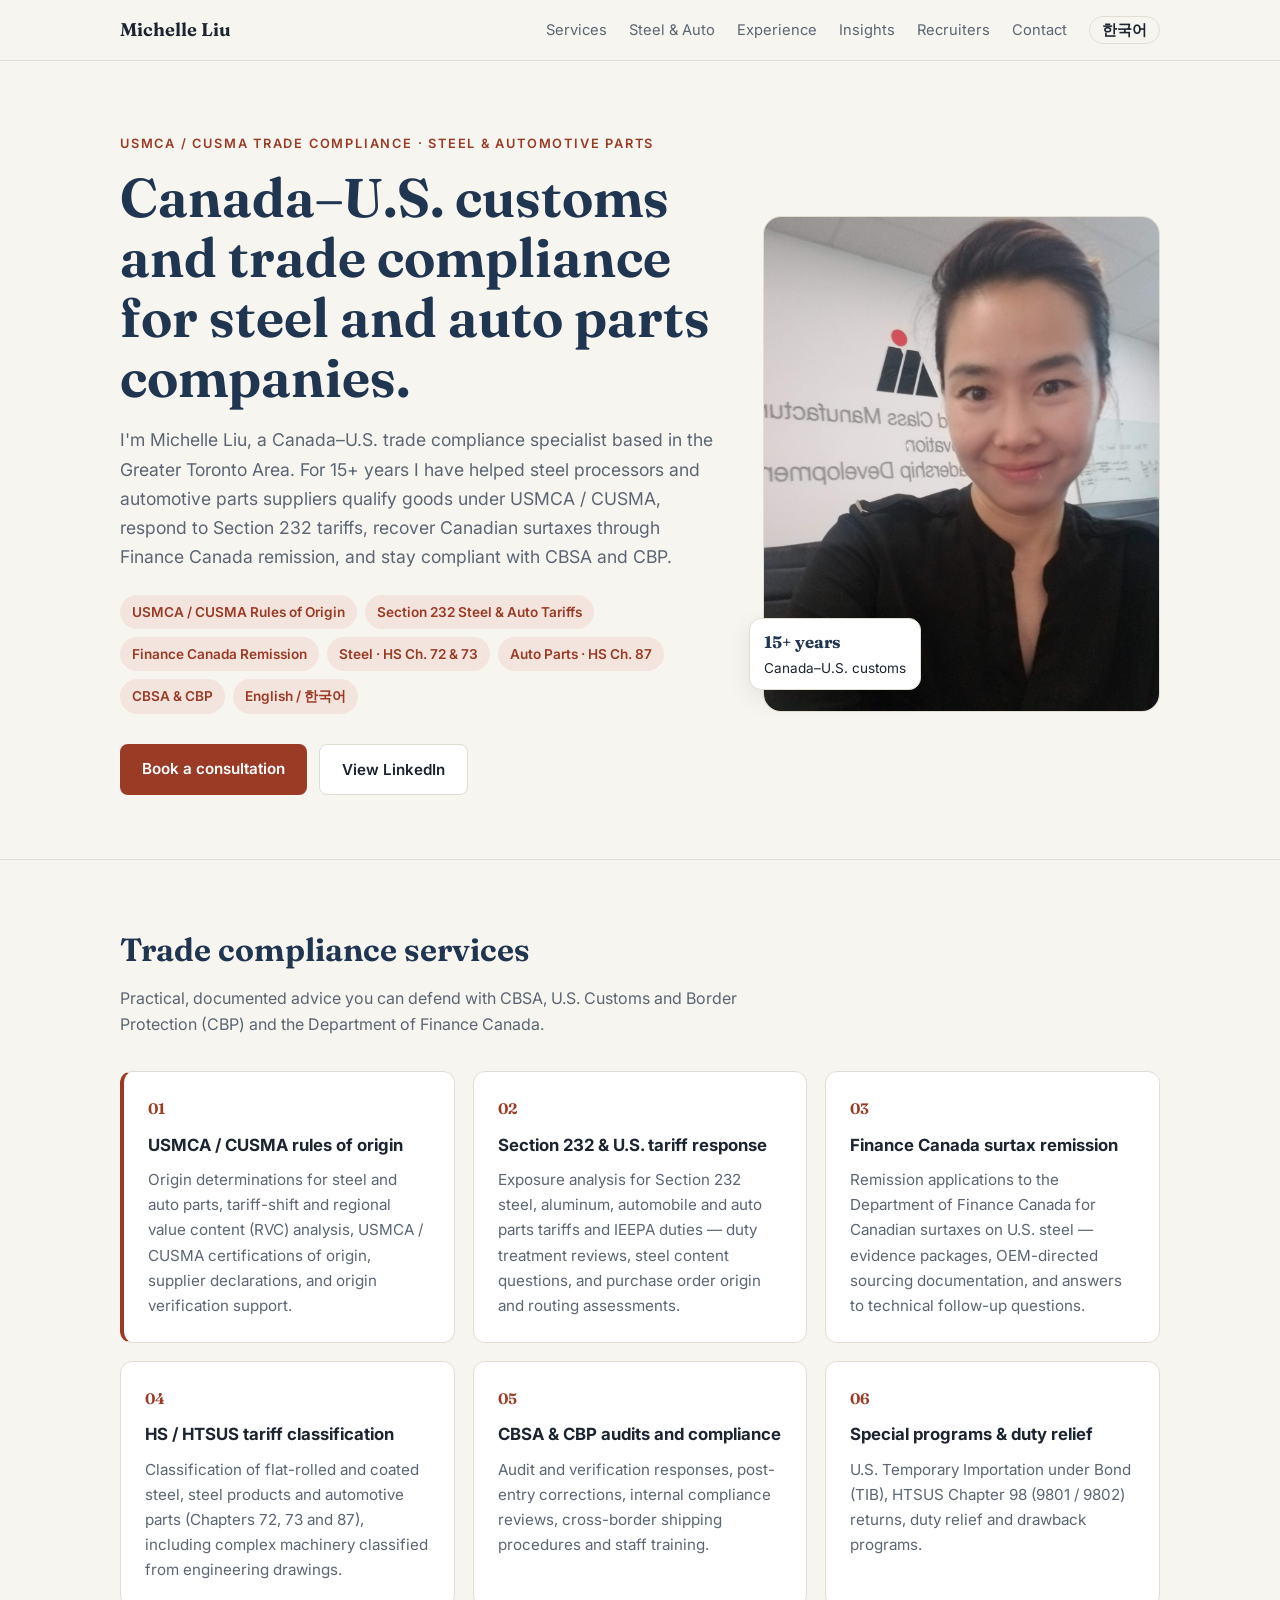
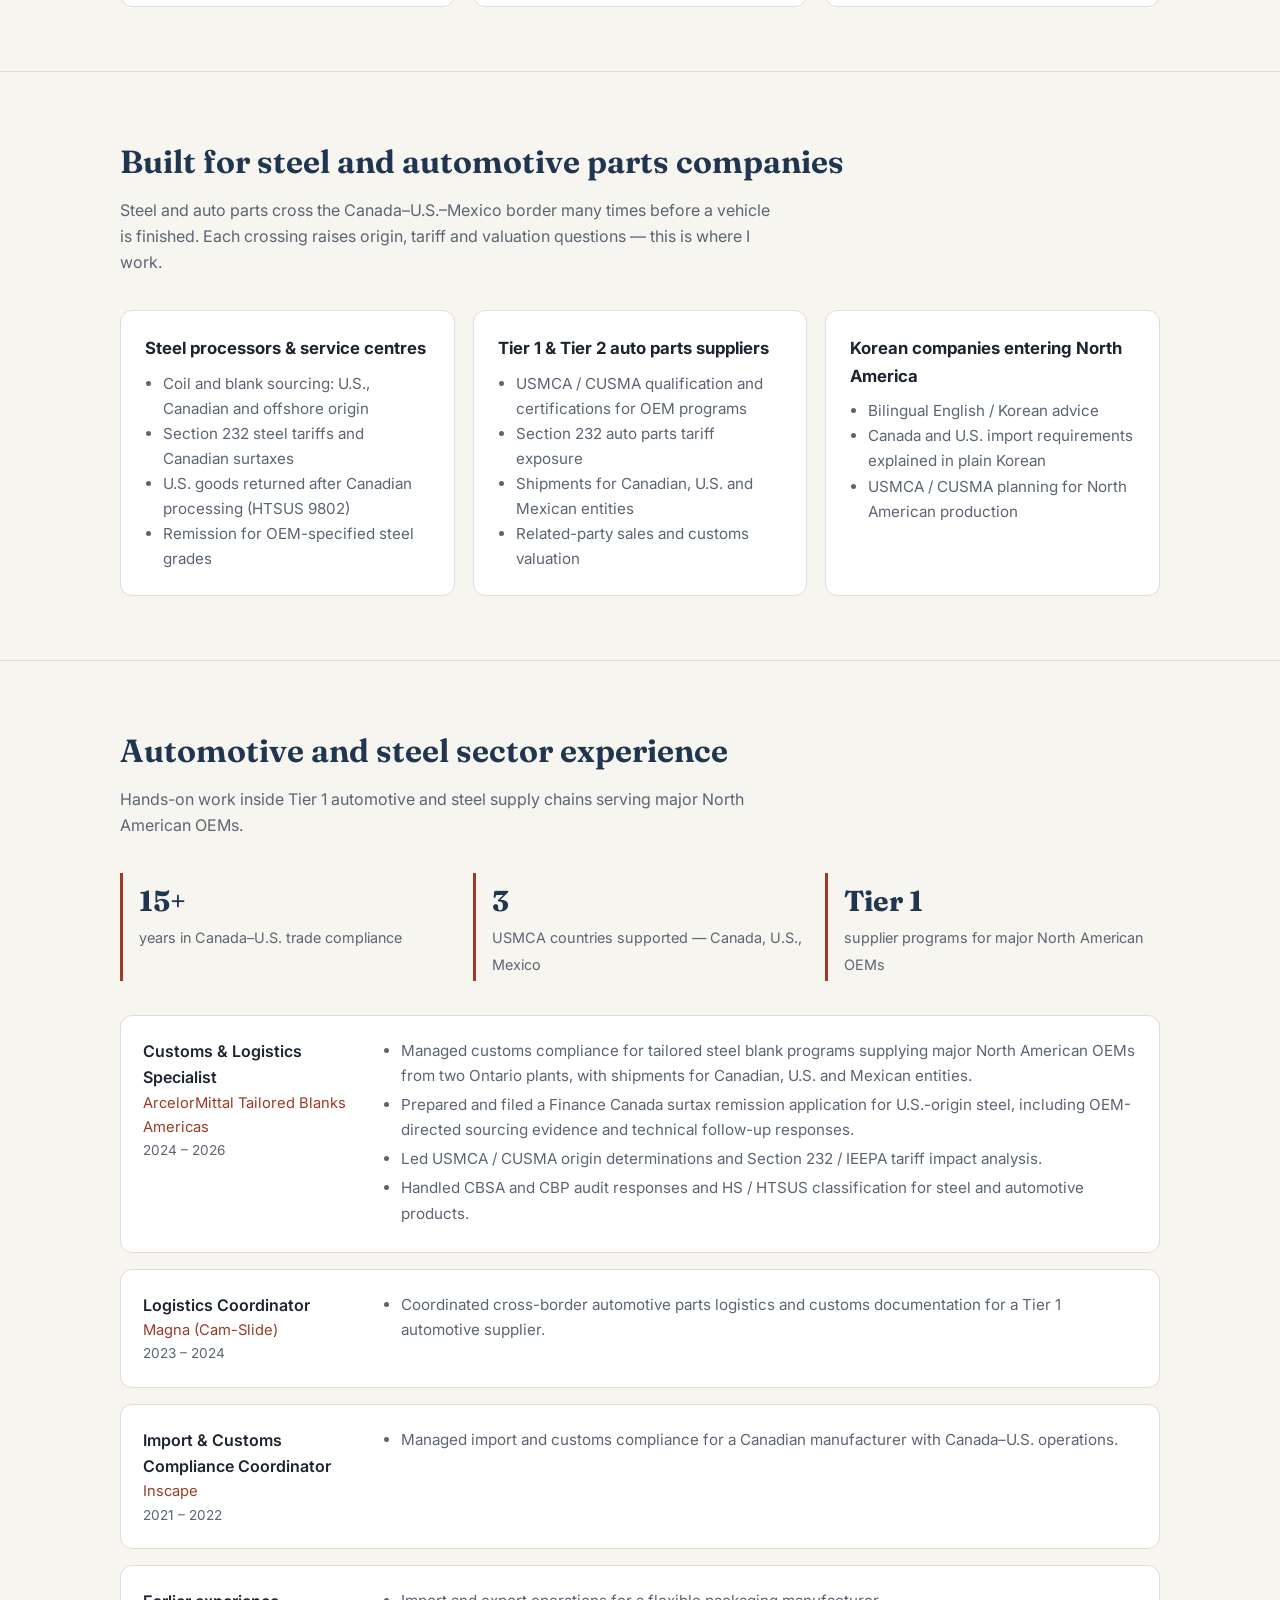
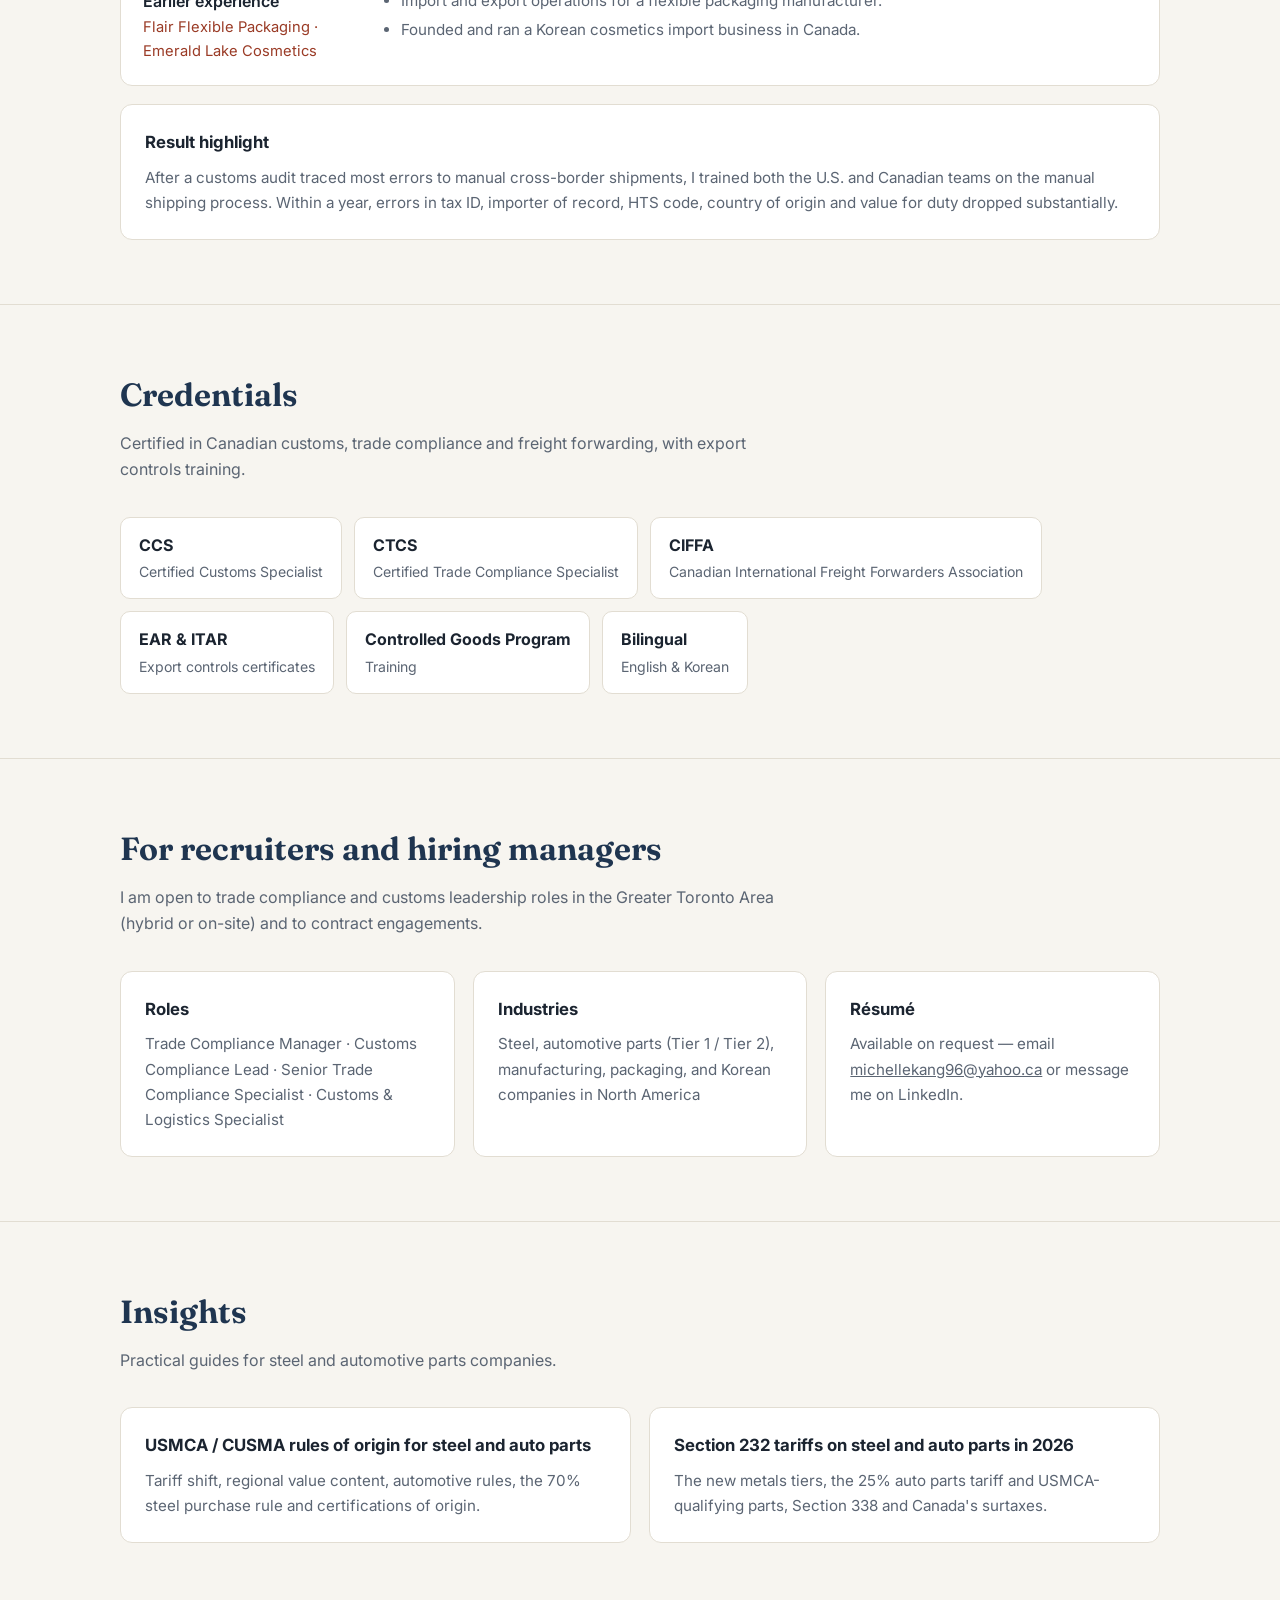
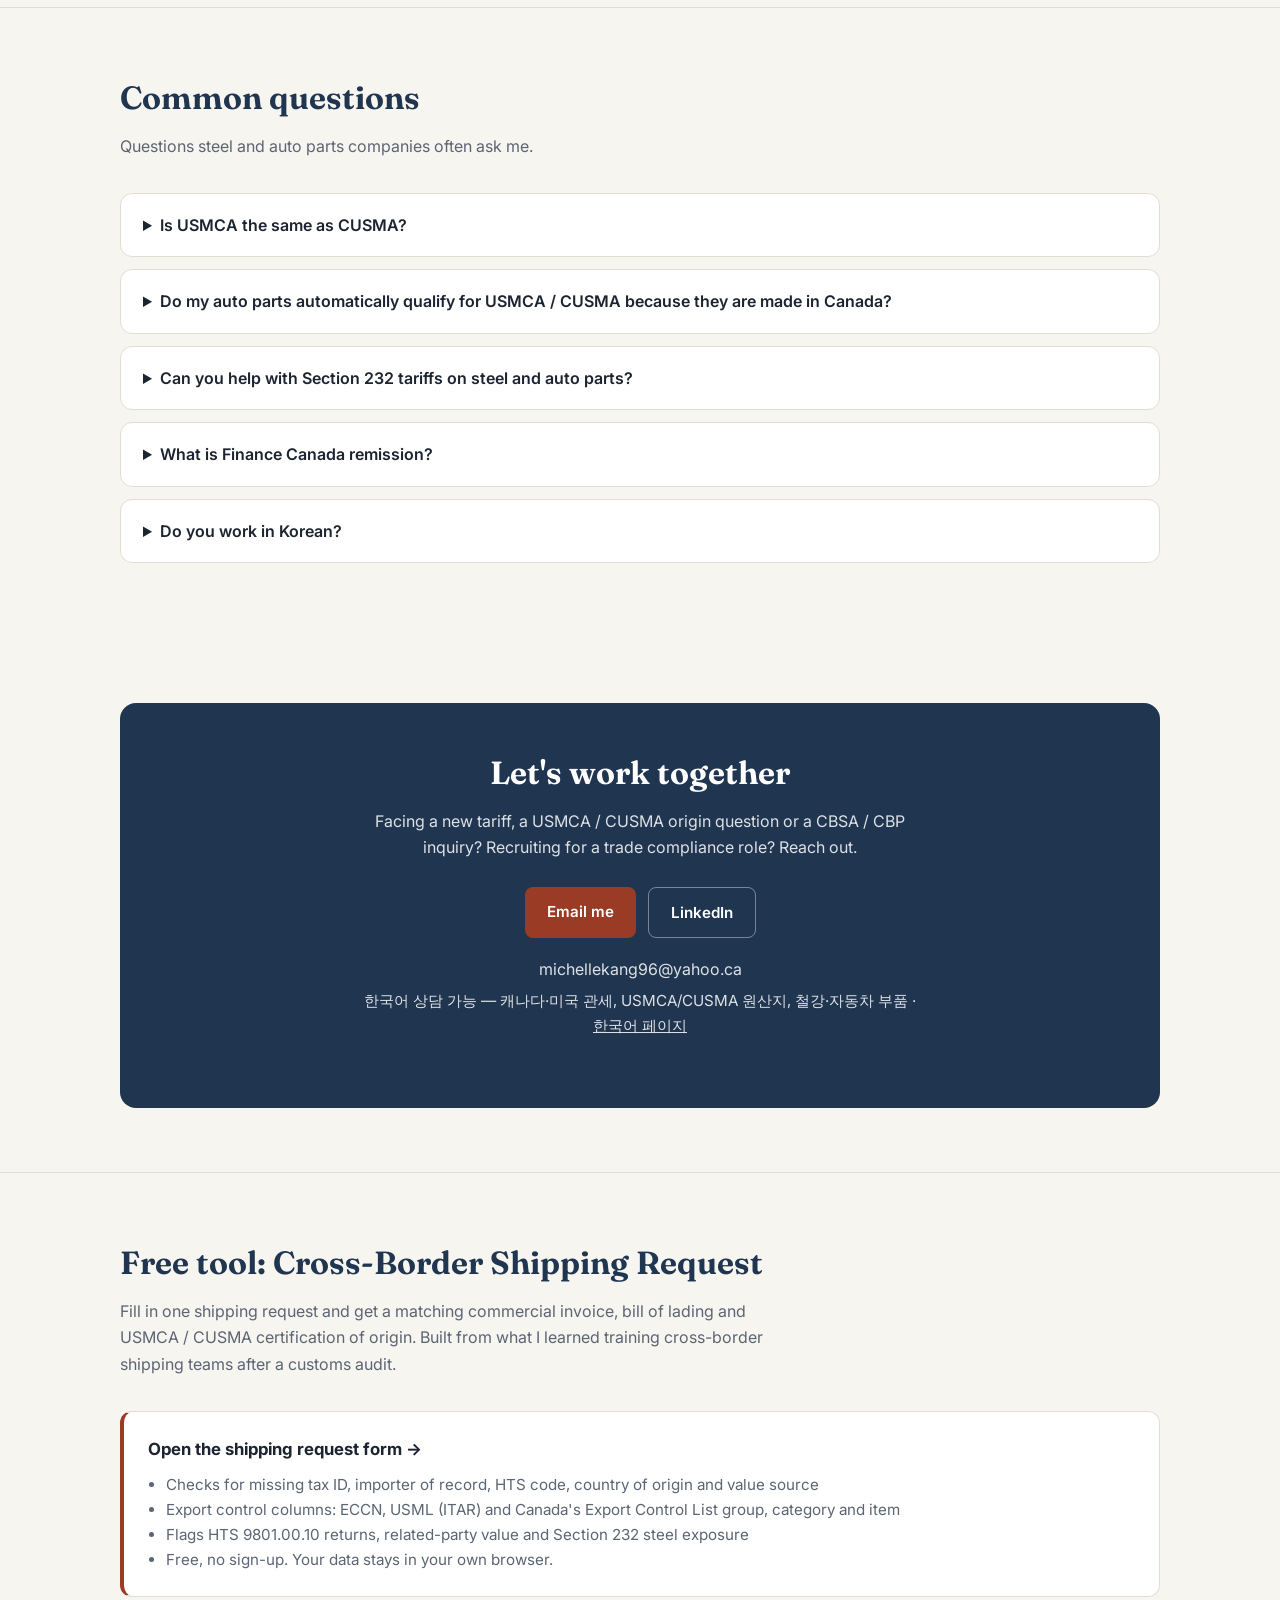
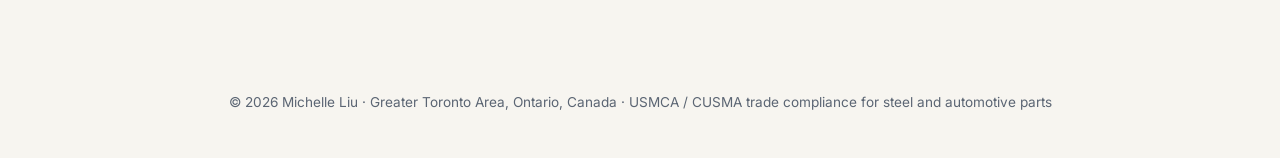
==== commit 3847cd39: "Add AdSense ad slot and link shipping request tool Co-Authored-By: Claude Opus 5.5 <noreply@anthropi" ====
--- a/index.html
+++ b/index.html
@@ -4,6 +4,8 @@
 <meta charset="utf-8">
 <meta name="viewport" content="width=device-width, initial-scale=1">
 <meta name="google-site-verification" content="ifjySKfyHJT91OlYWClj5SfODJMwTjZ7Yo43KYFg8uM" />
+<script async src="https://pagead2.googlesyndication.com/pagead/js/adsbygoogle.js?client=ca-pub-3091236865638643" crossorigin="anonymous"></script>
+<meta name="google-adsense-account" content="ca-pub-3091236865638643">
 <meta name="naver-site-verification" content="240e5a9fbf0c6f8b3a7f3a99aae8b2f6d028278f" />
 <title>Michelle Liu | USMCA / CUSMA Trade Compliance Consultant – Steel &amp; Auto Parts | Ontario, Canada</title>
 <meta name="description" content="Michelle Liu – Canada–U.S. customs and trade compliance specialist for steel and automotive parts companies. USMCA/CUSMA rules of origin, Section 232 tariffs, Finance Canada remission, CBSA &amp; CBP. English/Korean. Greater Toronto Area.">
@@ -366,6 +368,22 @@
   </div>
 </section>
 
+<section id="tools">
+  <div class="wrap">
+    <h2>Free tool: Cross-Border Shipping Request</h2>
+    <p class="sub">Fill in one shipping request and get a matching commercial invoice, bill of lading and USMCA / CUSMA certification of origin. Built from what I learned training cross-border shipping teams after a customs audit.</p>
+    <a class="card feature" style="text-decoration:none;display:block" href="shipping-request-form/">
+      <h3>Open the shipping request form →</h3>
+      <ul>
+        <li>Checks for missing tax ID, importer of record, HTS code, country of origin and value source</li>
+        <li>Export control columns: ECCN, USML (ITAR) and Canada's Export Control List group, category and item</li>
+        <li>Flags HTS 9801.00.10 returns, related-party value and Section 232 steel exposure</li>
+        <li>Free, no sign-up. Your data stays in your own browser.</li>
+      </ul>
+    </a>
+  </div>
+</section>
+
 <footer>© 2026 Michelle Liu · Greater Toronto Area, Ontario, Canada · USMCA / CUSMA trade compliance for steel and automotive parts</footer>
 
 </body>
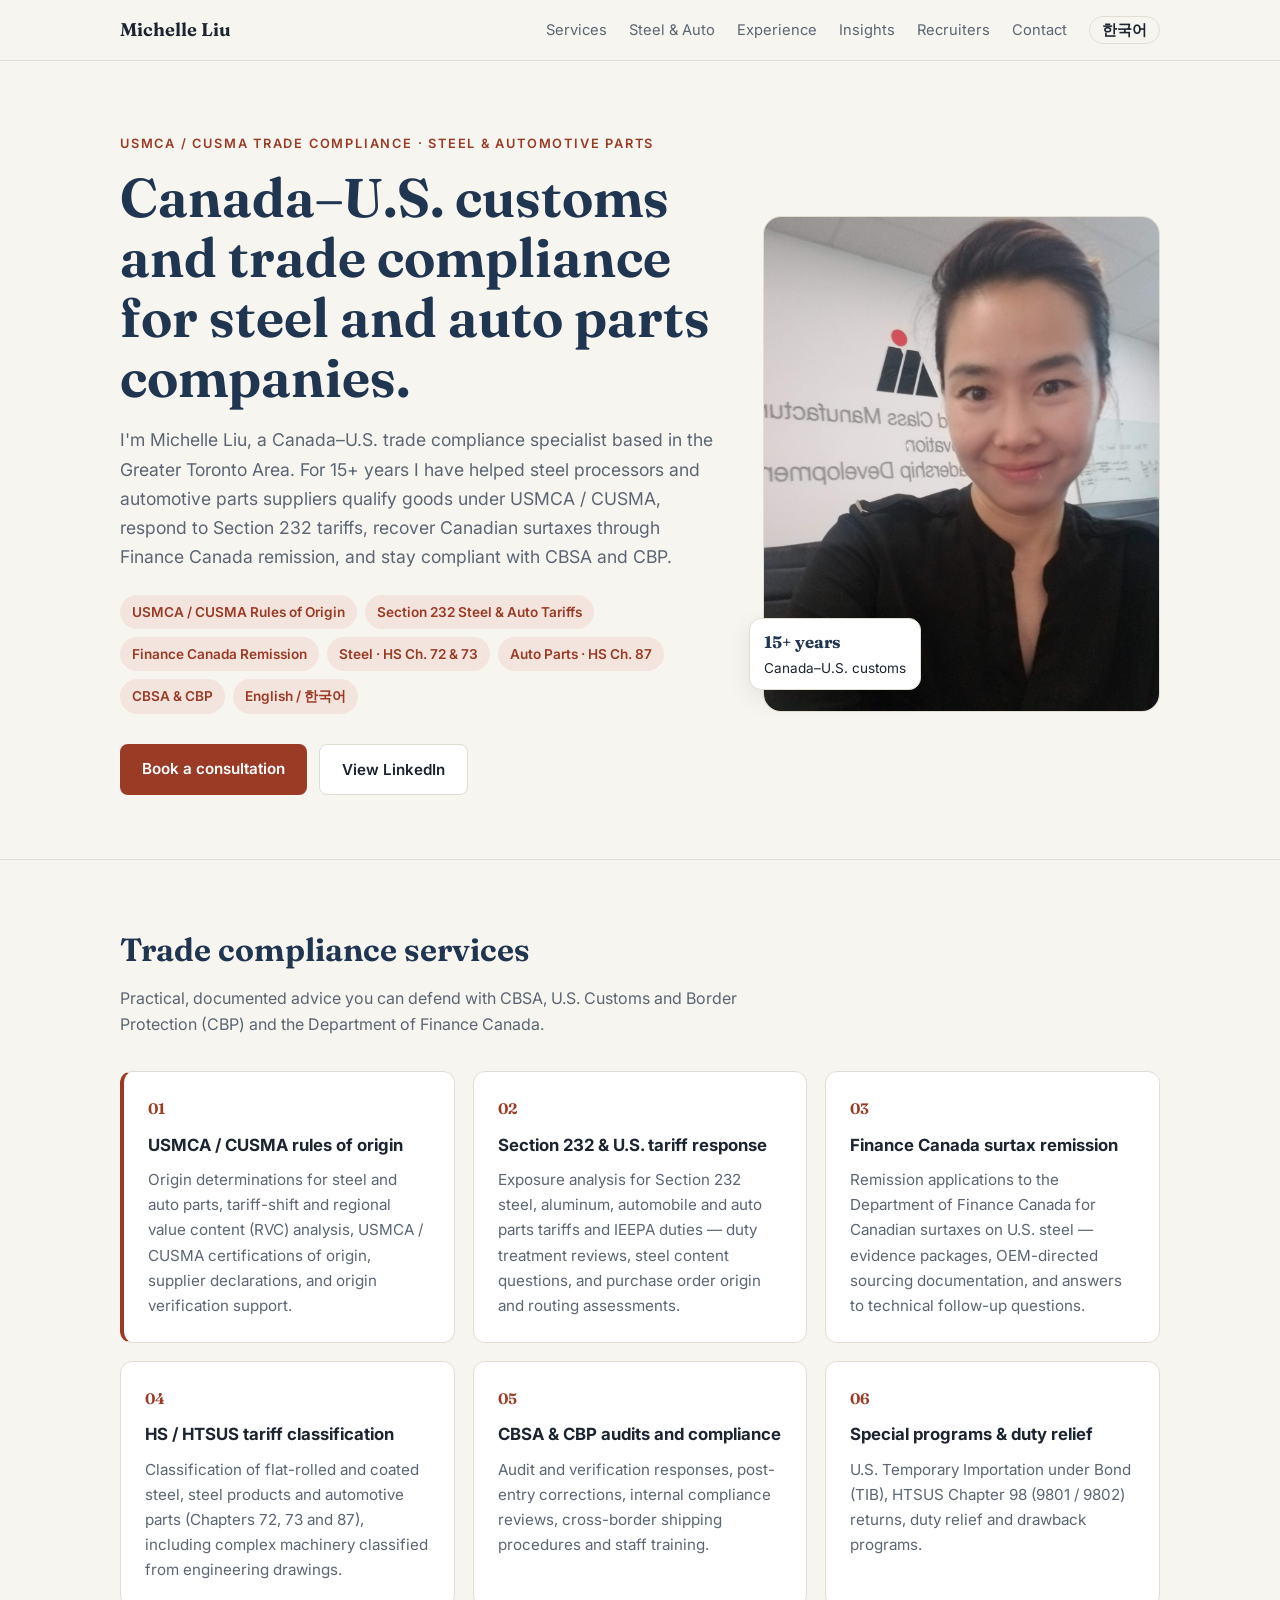
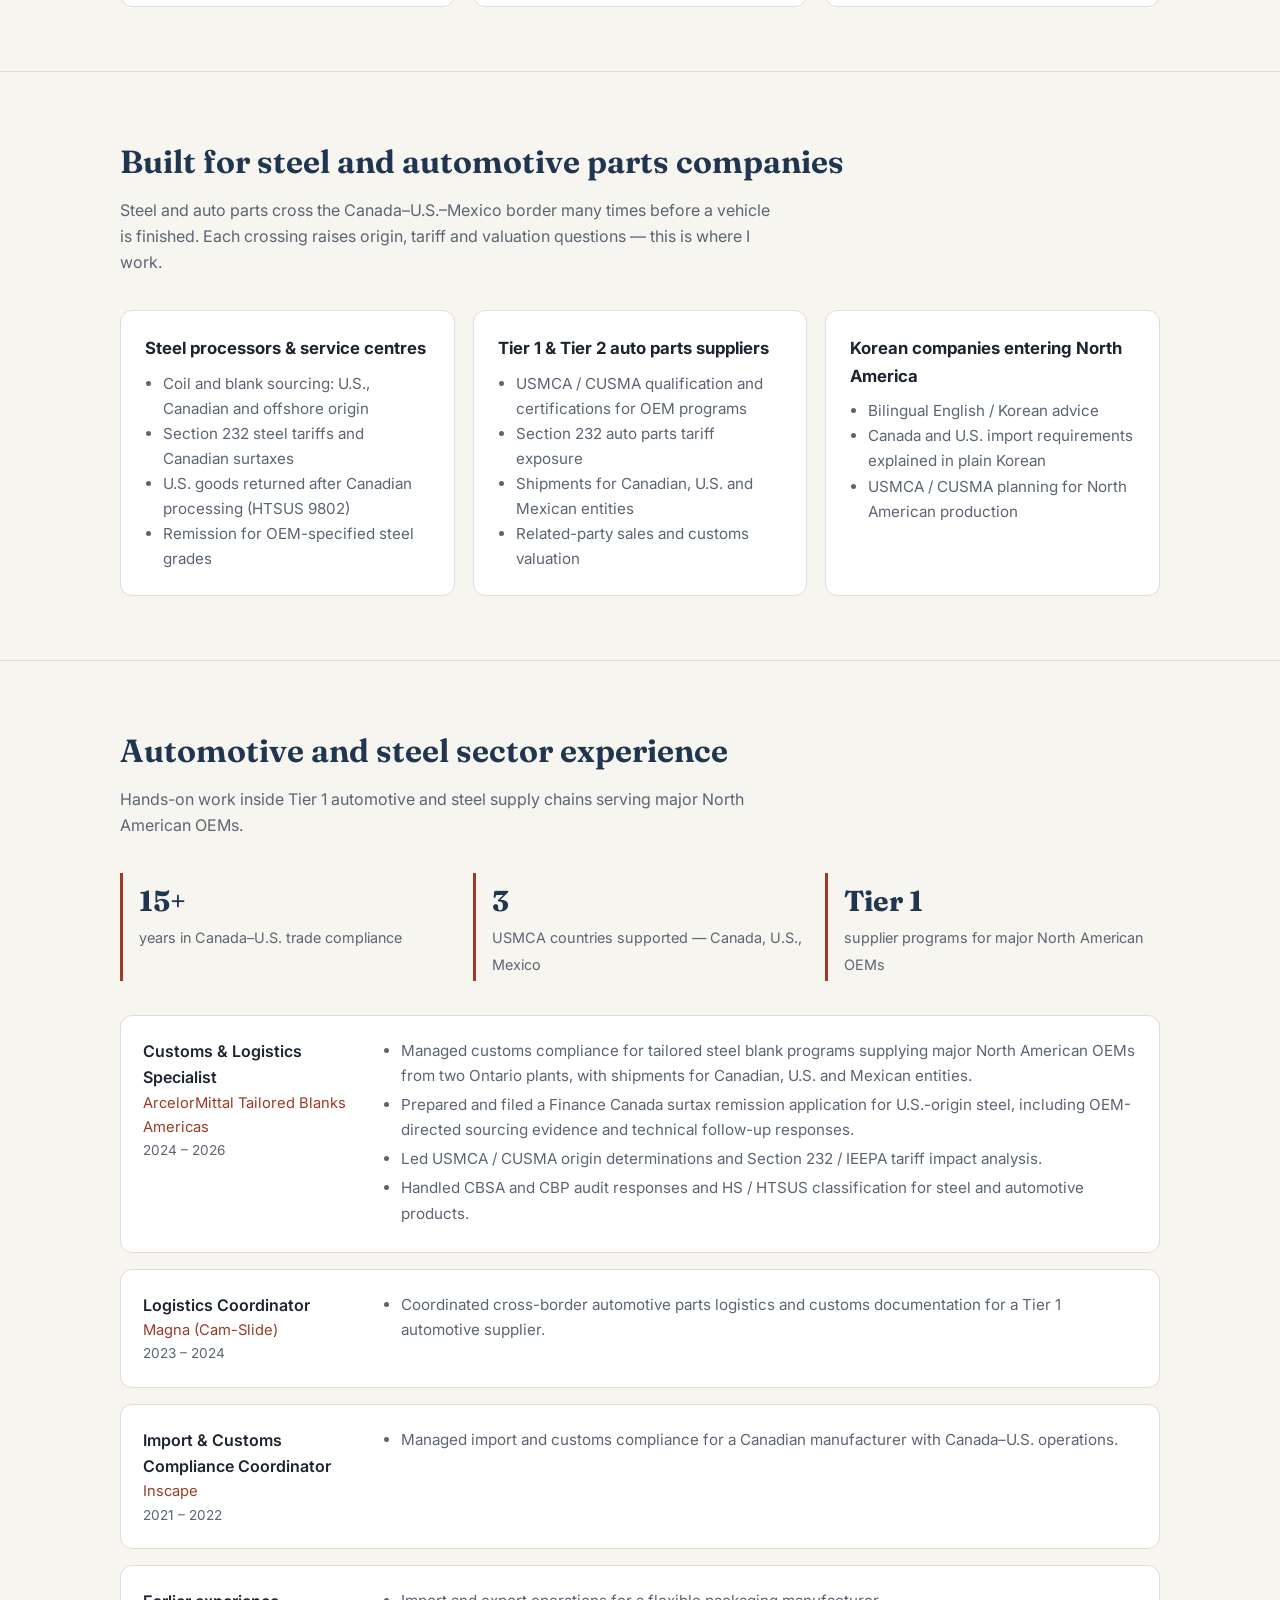
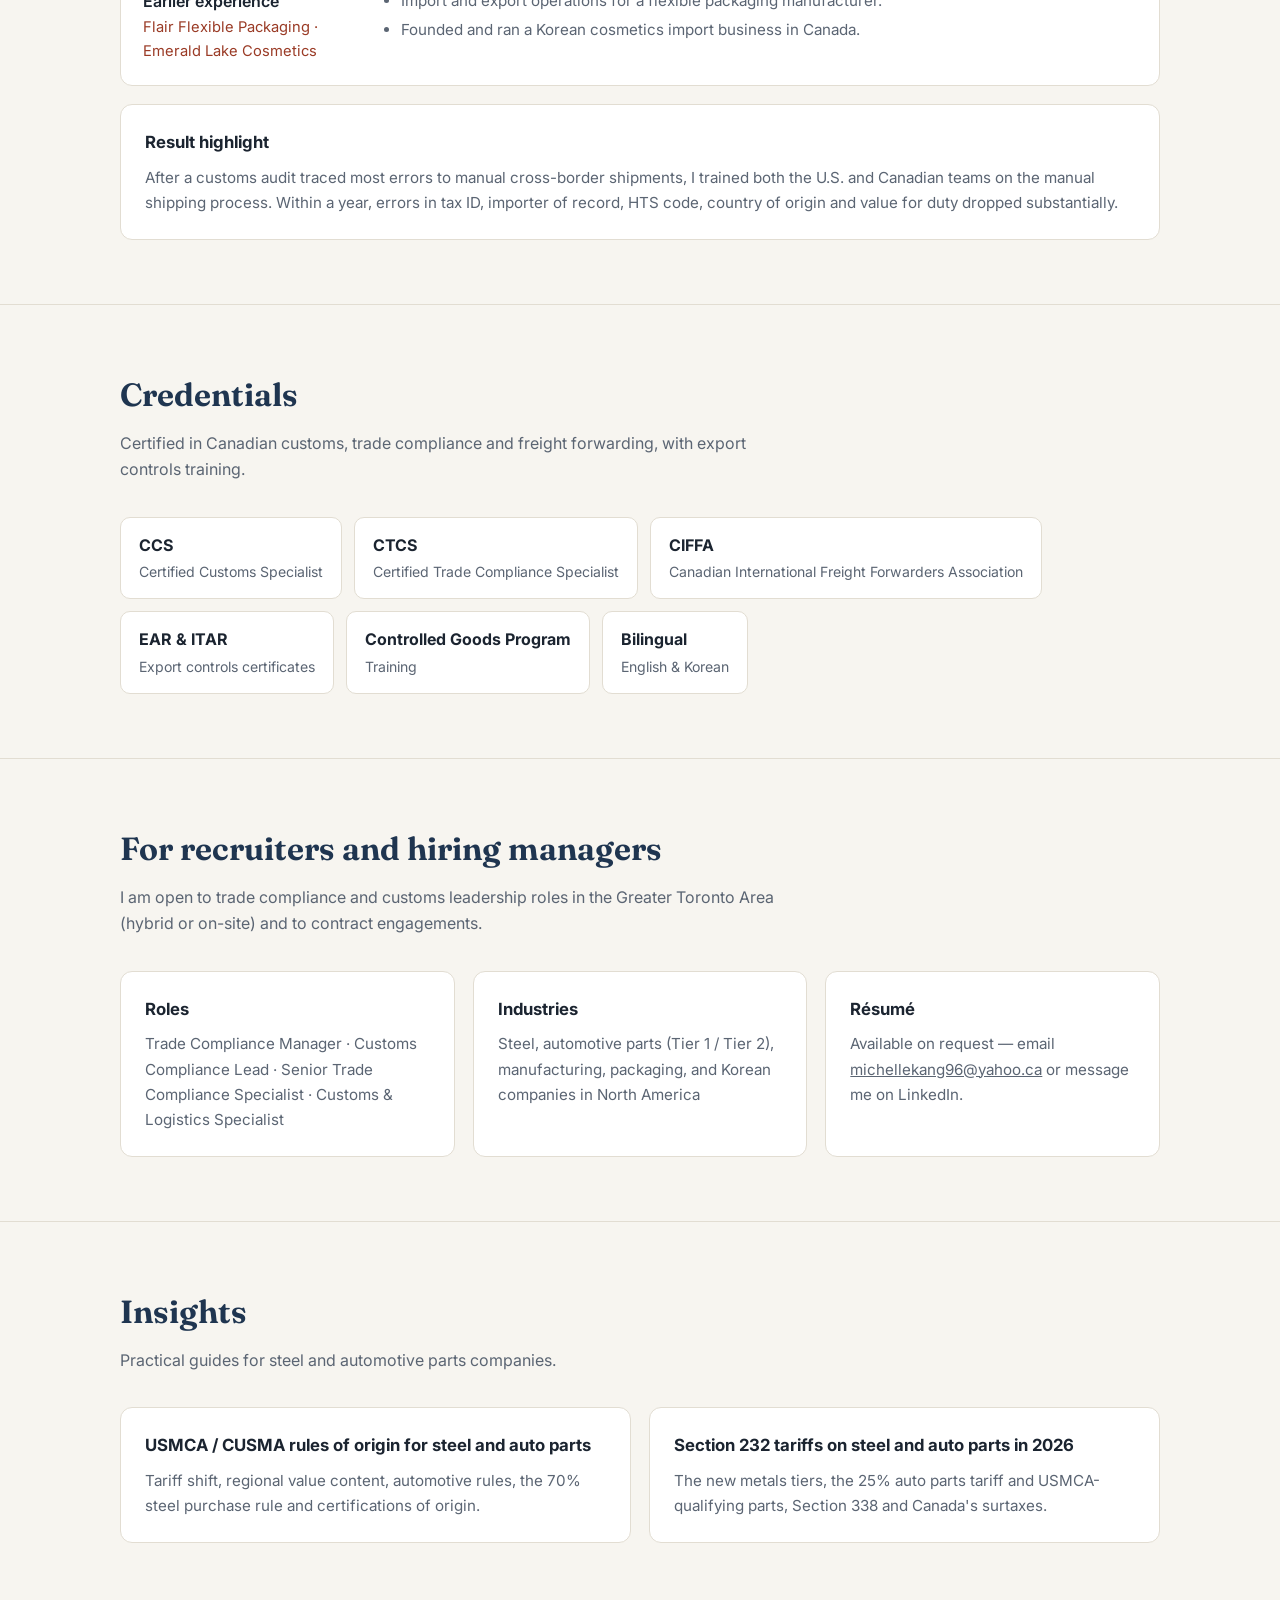
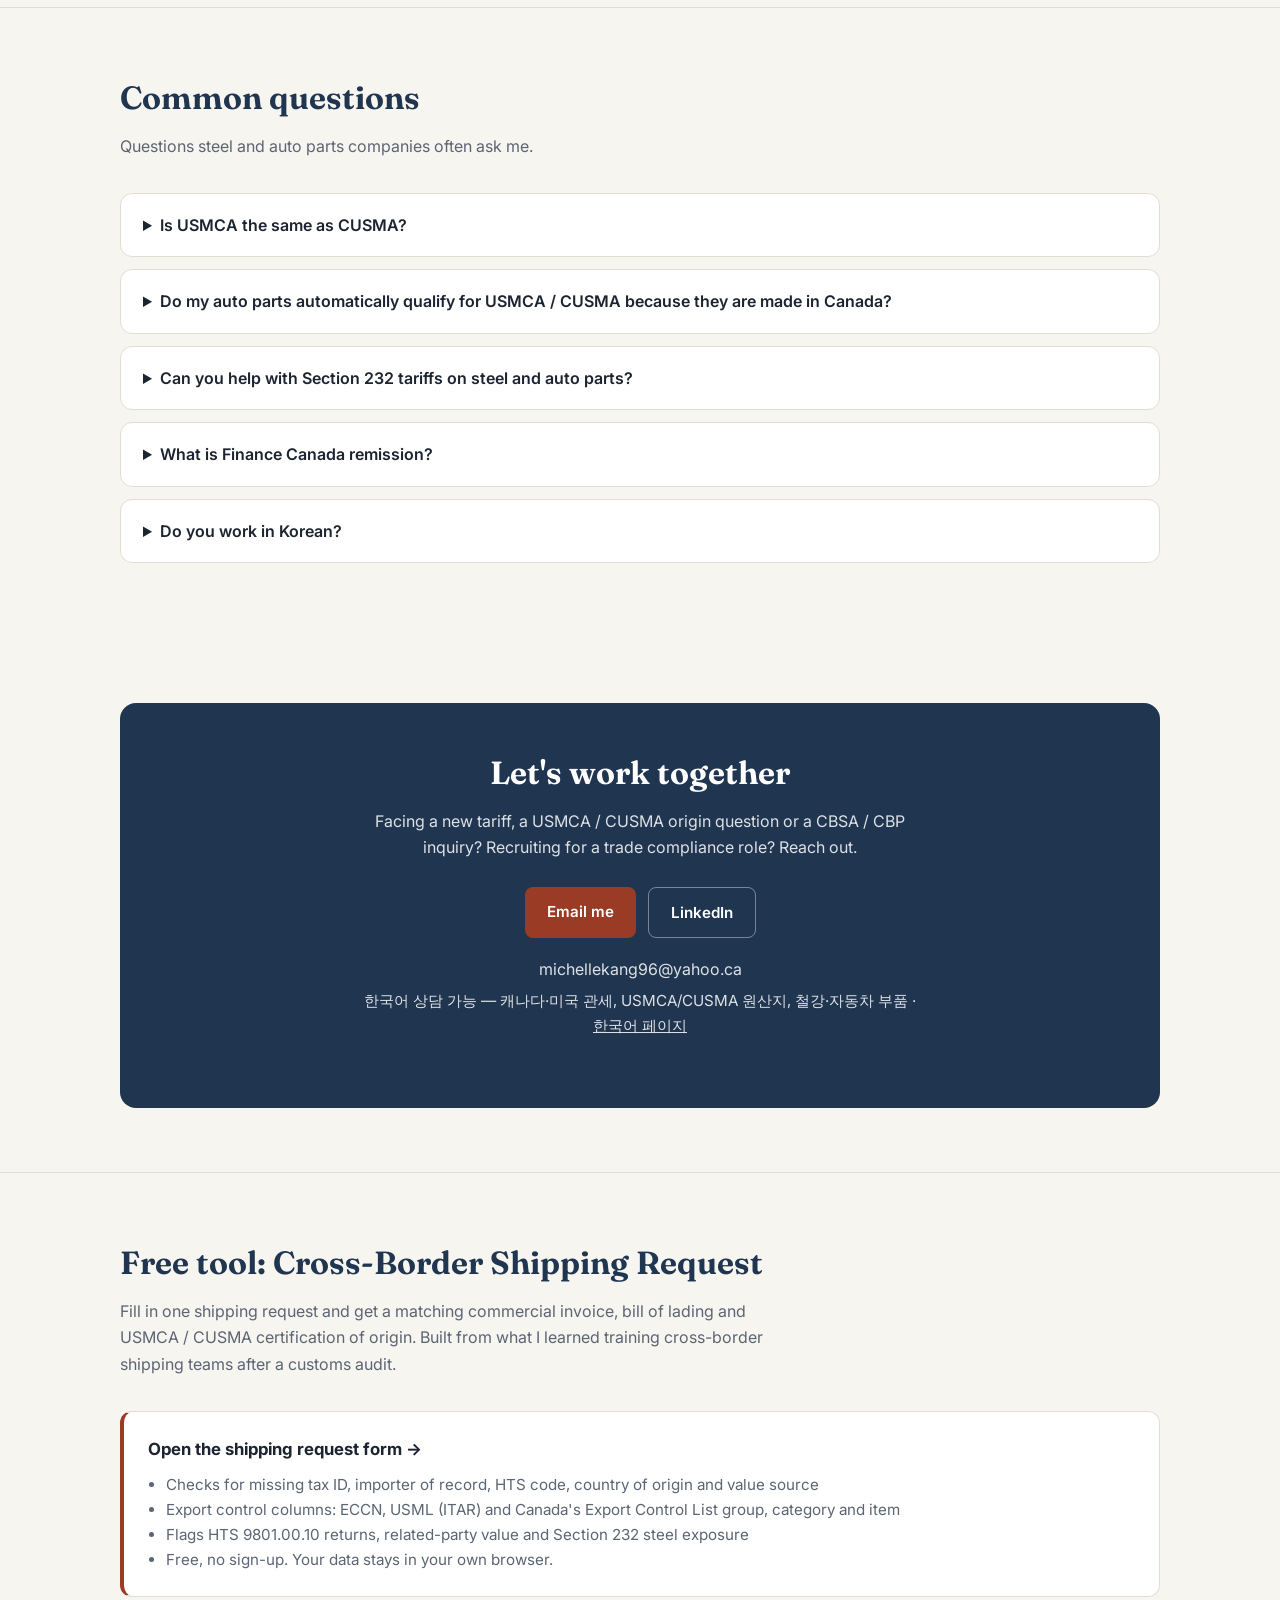
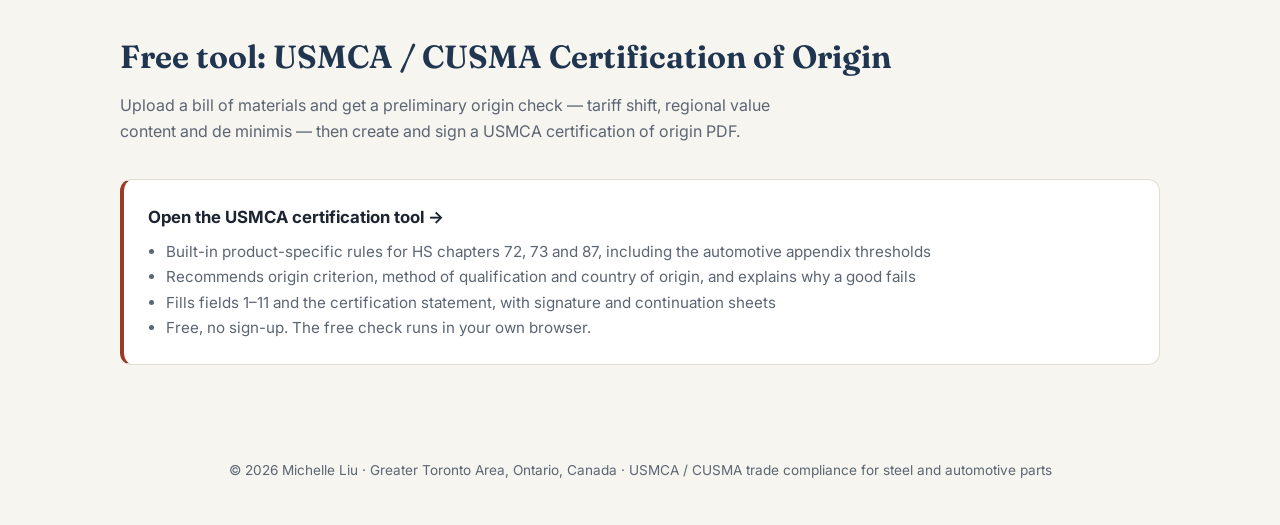
==== commit 6c579373: "Add free USMCA / CUSMA certification of origin tool - New page /usmca-certificate/: BOM upload, free" ====
--- a/index.html
+++ b/index.html
@@ -381,6 +381,17 @@
         <li>Free, no sign-up. Your data stays in your own browser.</li>
       </ul>
     </a>
+    <h2 style="margin-top:34px">Free tool: USMCA / CUSMA Certification of Origin</h2>
+    <p class="sub">Upload a bill of materials and get a preliminary origin check — tariff shift, regional value content and de minimis — then create and sign a USMCA certification of origin PDF.</p>
+    <a class="card feature" style="text-decoration:none;display:block" href="usmca-certificate/">
+      <h3>Open the USMCA certification tool →</h3>
+      <ul>
+        <li>Built-in product-specific rules for HS chapters 72, 73 and 87, including the automotive appendix thresholds</li>
+        <li>Recommends origin criterion, method of qualification and country of origin, and explains why a good fails</li>
+        <li>Fills fields 1–11 and the certification statement, with signature and continuation sheets</li>
+        <li>Free, no sign-up. The free check runs in your own browser.</li>
+      </ul>
+    </a>
   </div>
 </section>
 
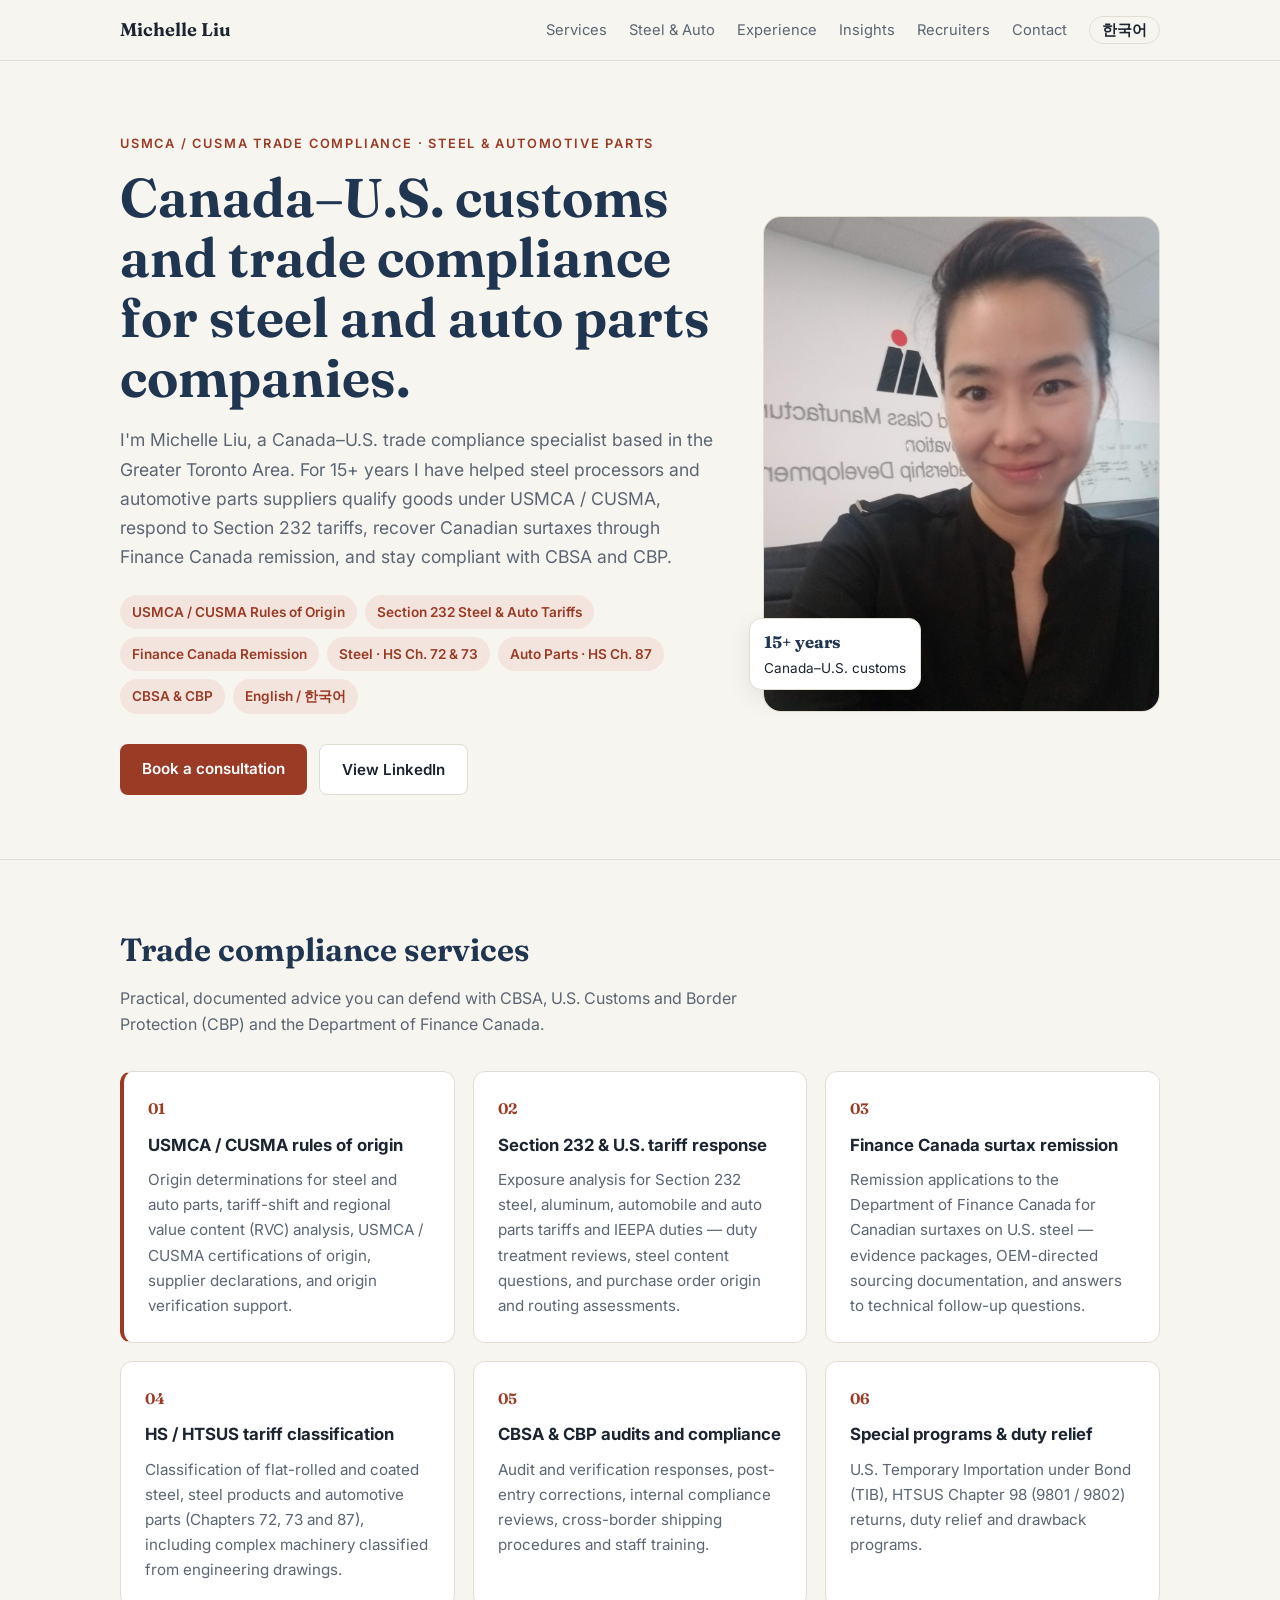
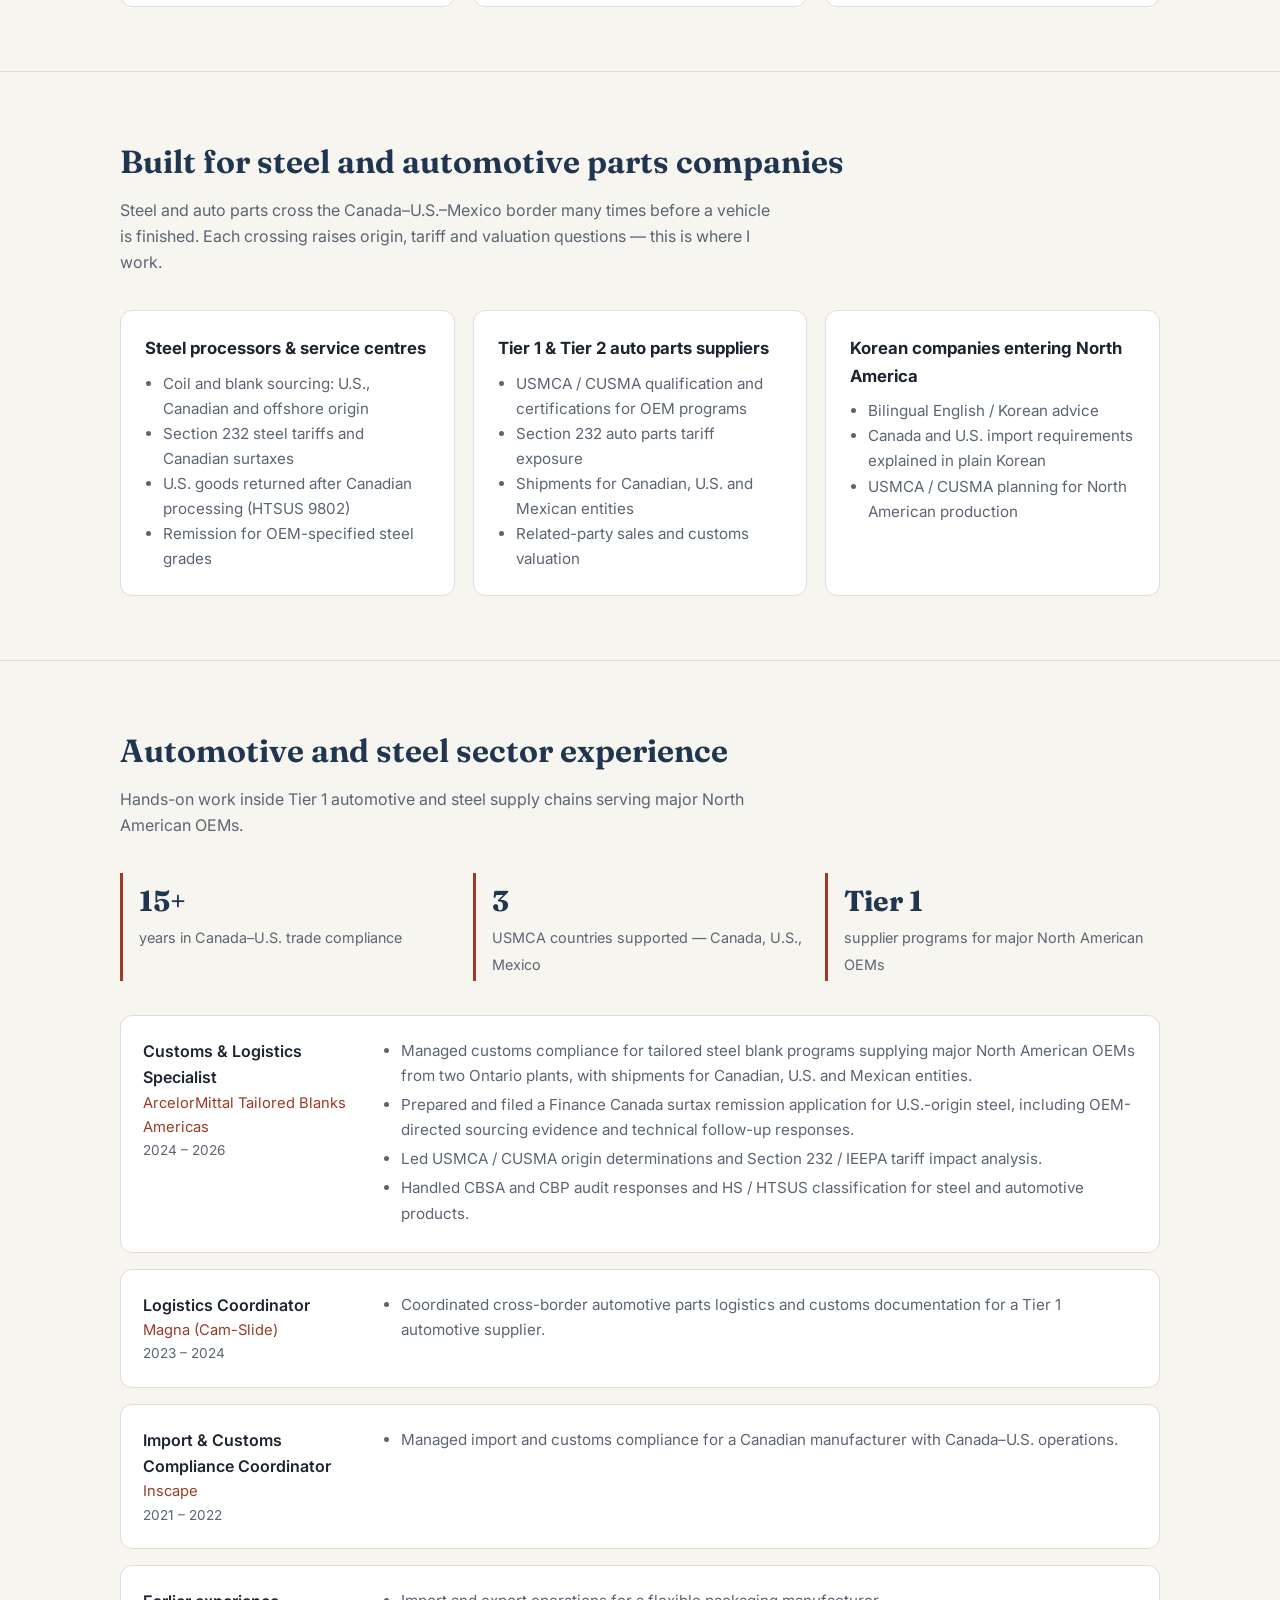
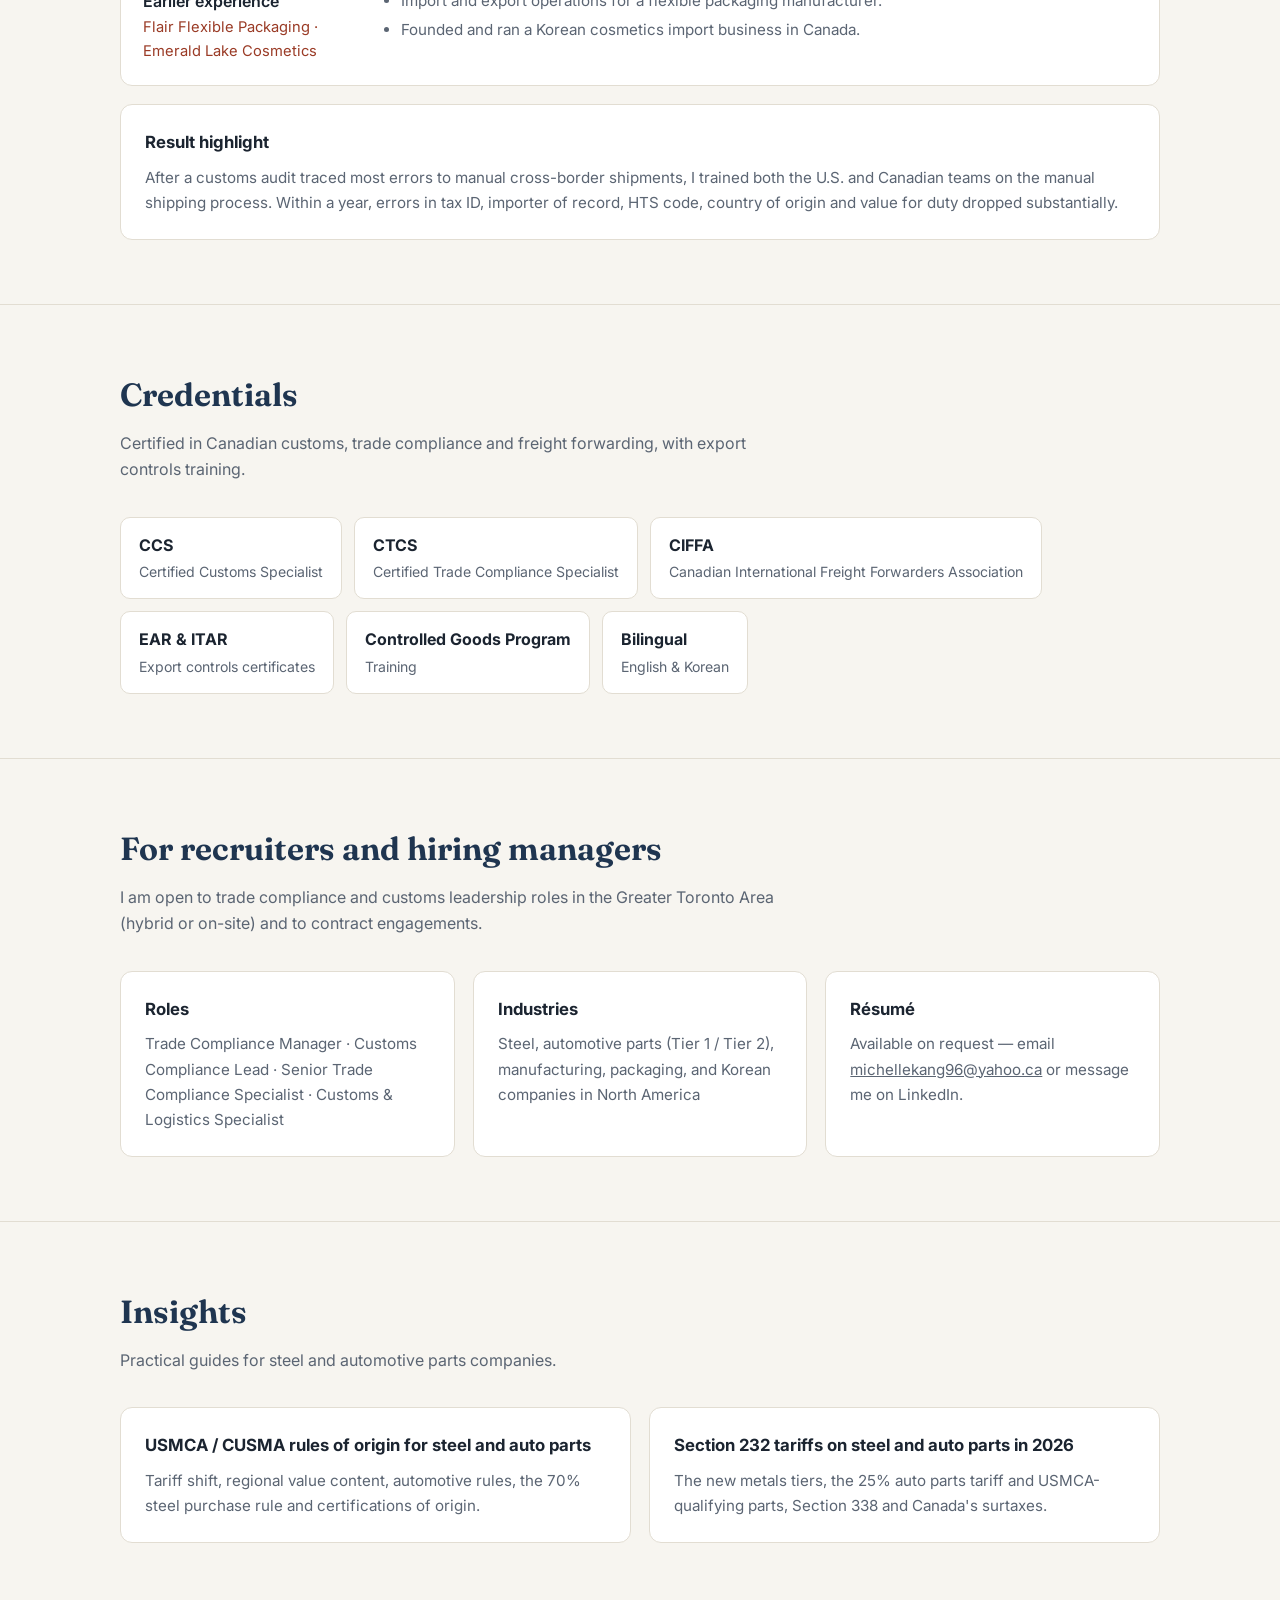
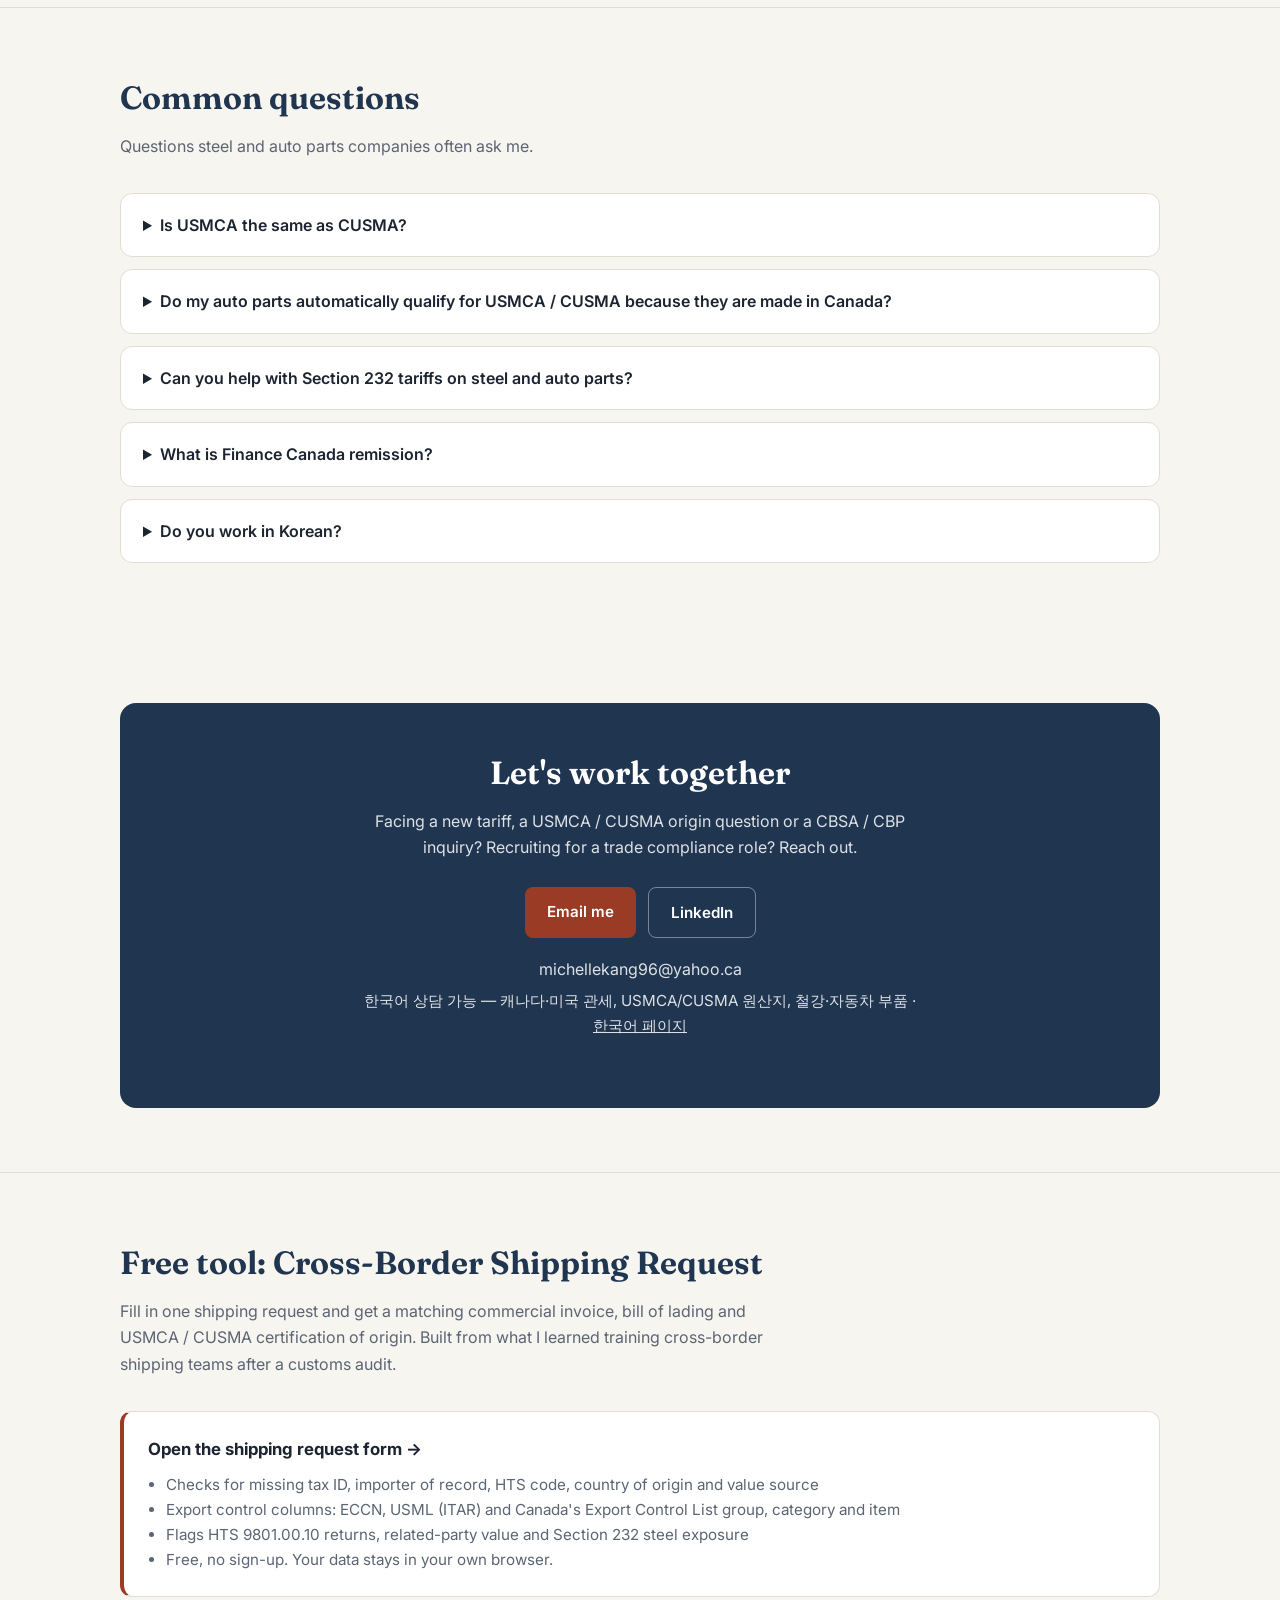
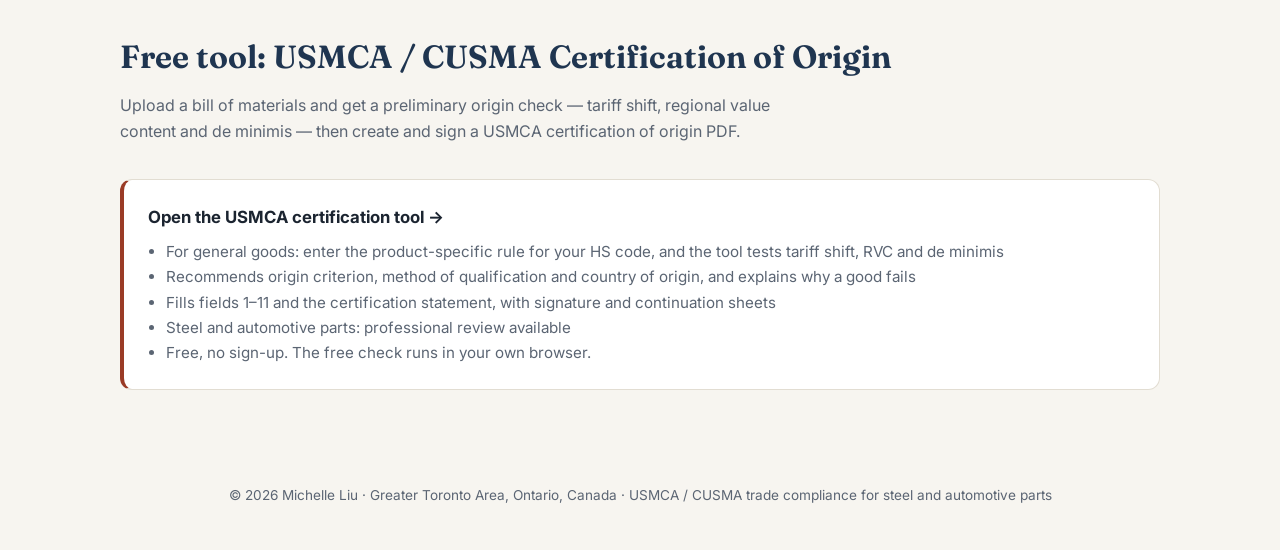
==== commit 83d946ec: "USMCA tool: general goods only; steel and automotive parts go to professional review - Customer ente" ====
--- a/index.html
+++ b/index.html
@@ -386,9 +386,10 @@
     <a class="card feature" style="text-decoration:none;display:block" href="usmca-certificate/">
       <h3>Open the USMCA certification tool →</h3>
       <ul>
-        <li>Built-in product-specific rules for HS chapters 72, 73 and 87, including the automotive appendix thresholds</li>
+        <li>For general goods: enter the product-specific rule for your HS code, and the tool tests tariff shift, RVC and de minimis</li>
         <li>Recommends origin criterion, method of qualification and country of origin, and explains why a good fails</li>
         <li>Fills fields 1–11 and the certification statement, with signature and continuation sheets</li>
+        <li>Steel and automotive parts: professional review available</li>
         <li>Free, no sign-up. The free check runs in your own browser.</li>
       </ul>
     </a>
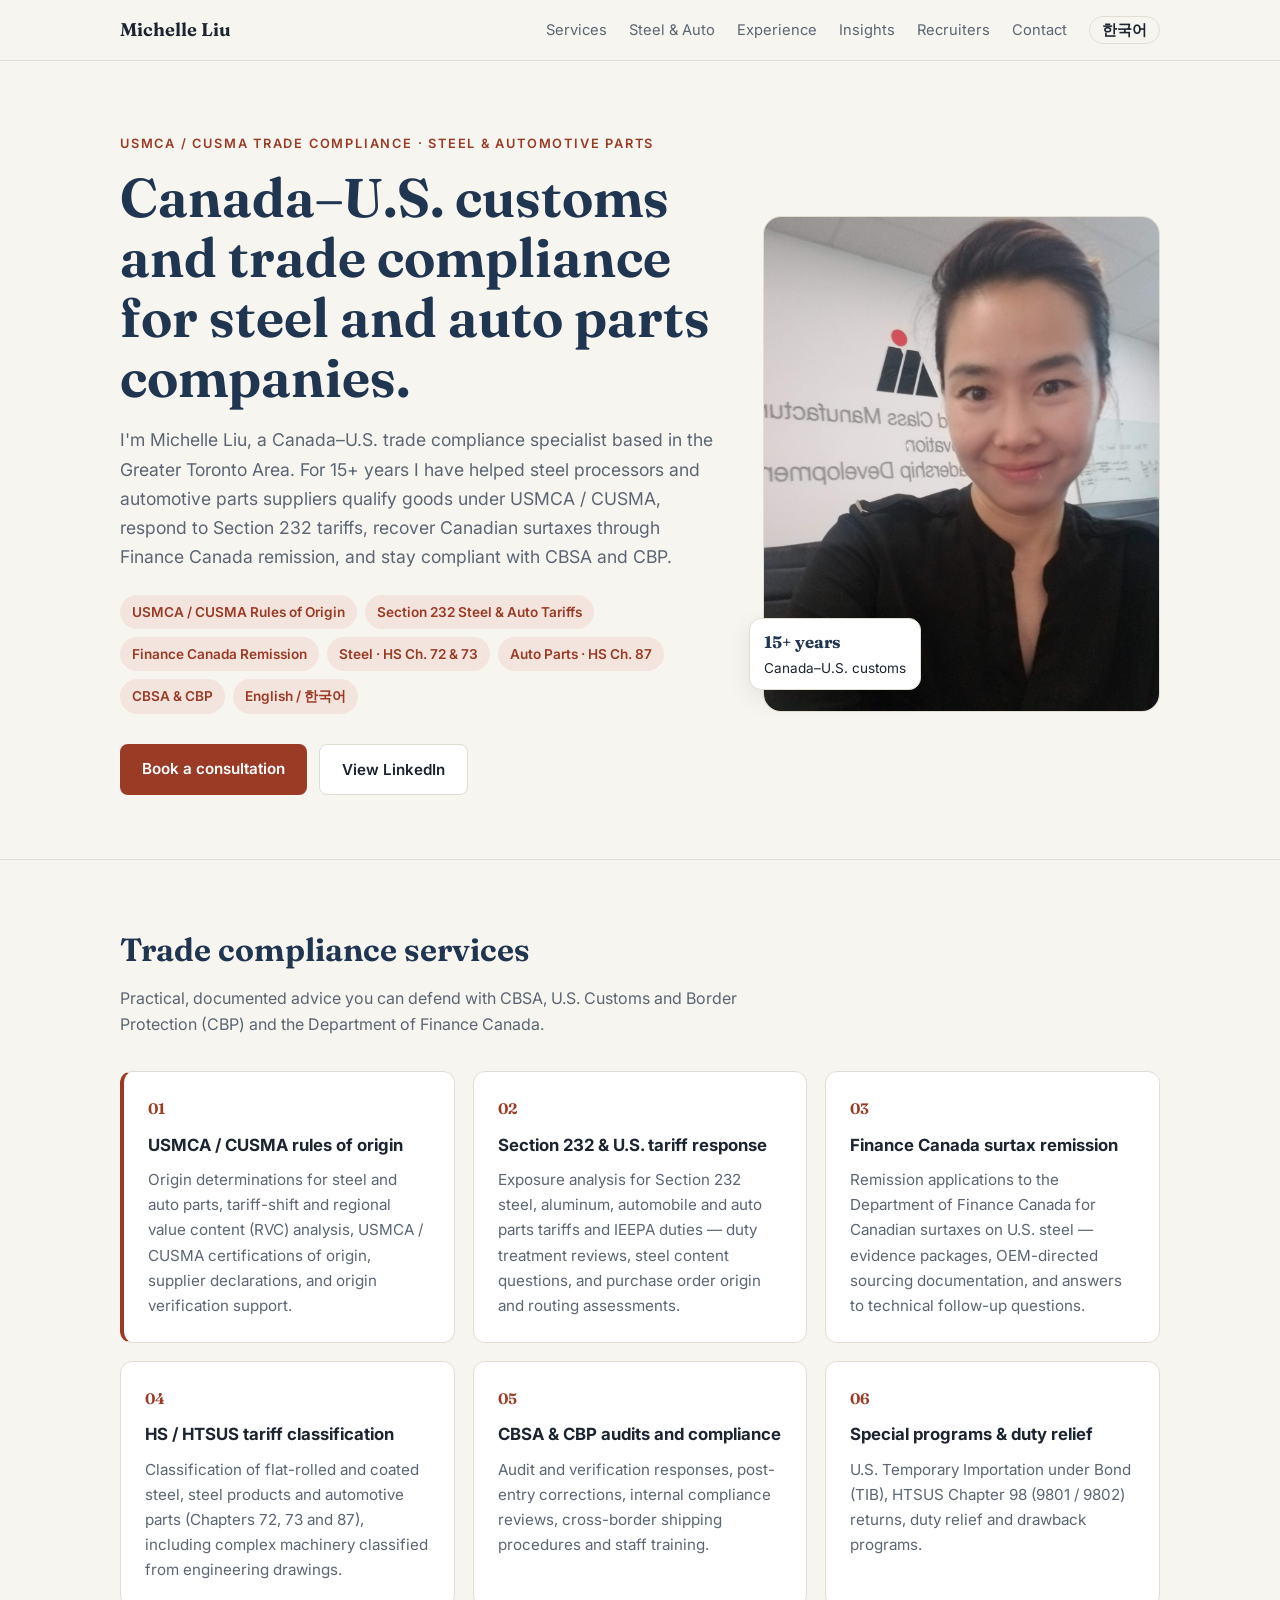
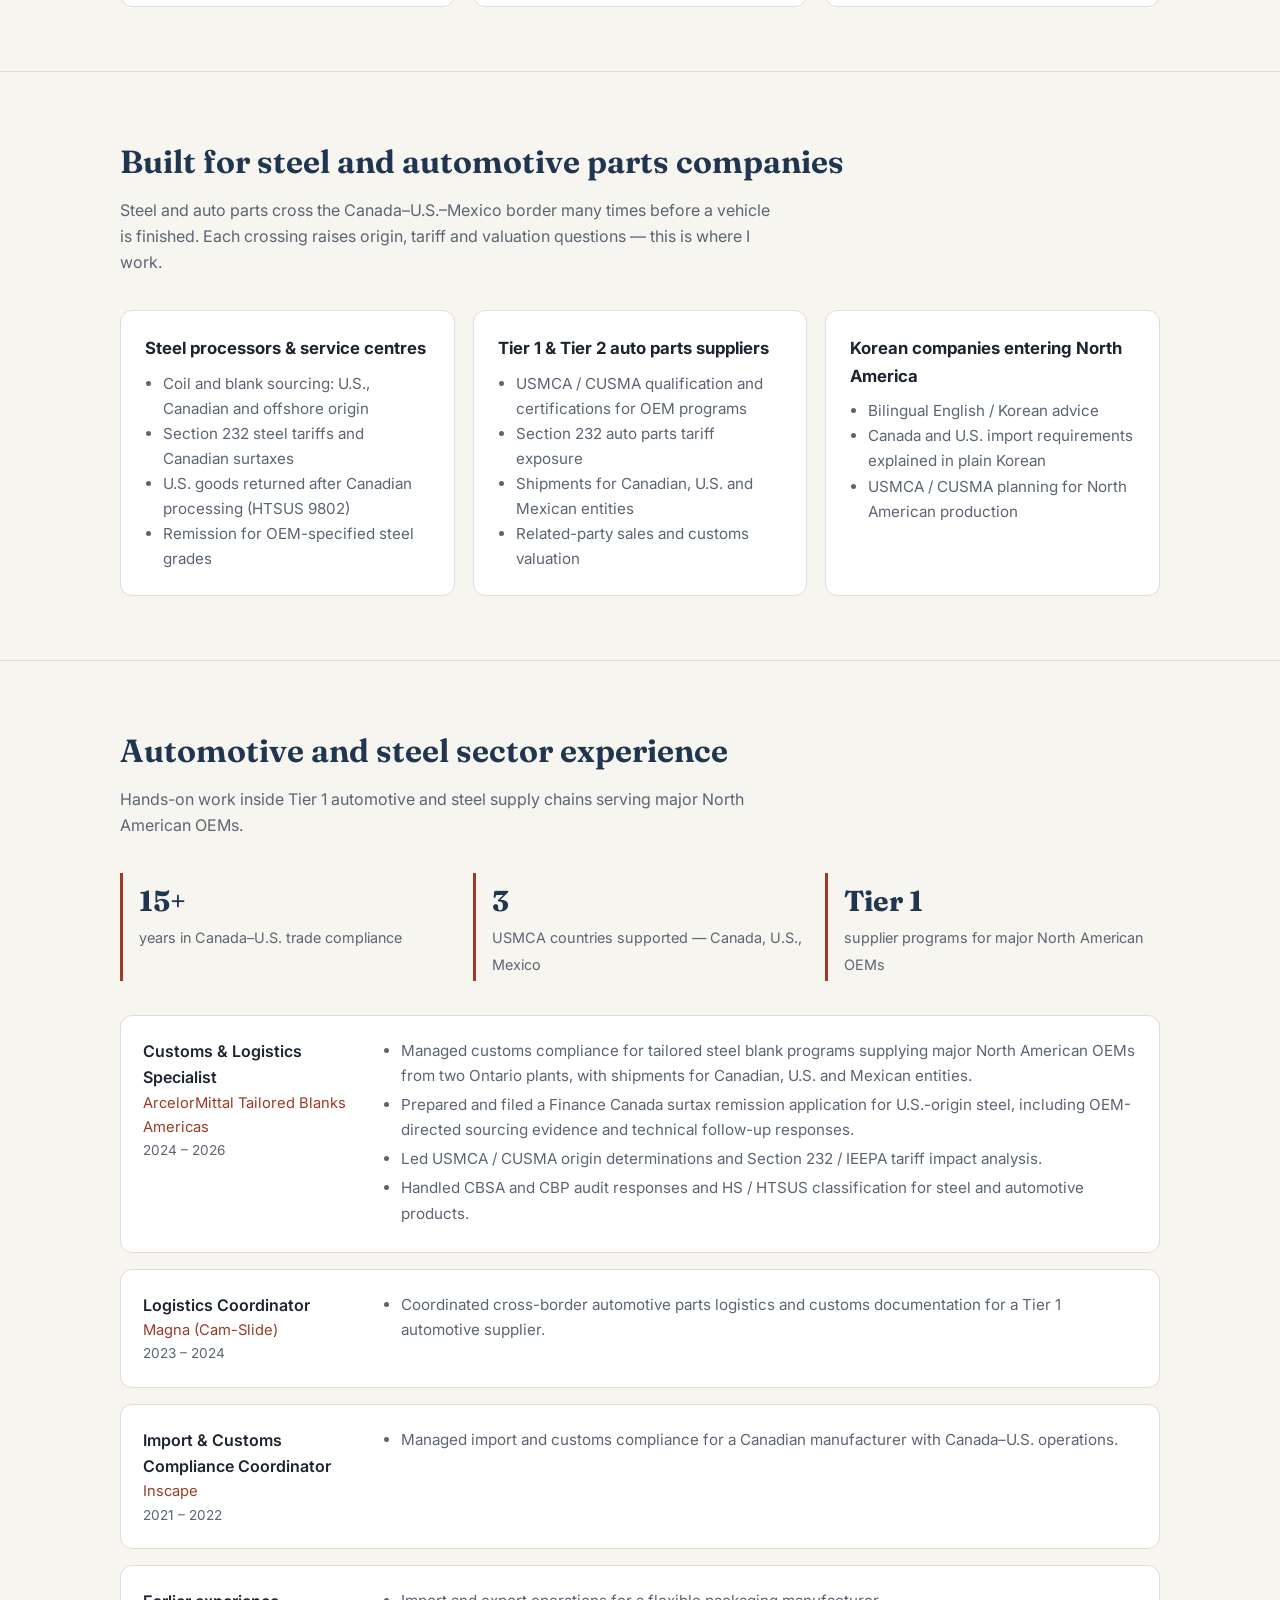
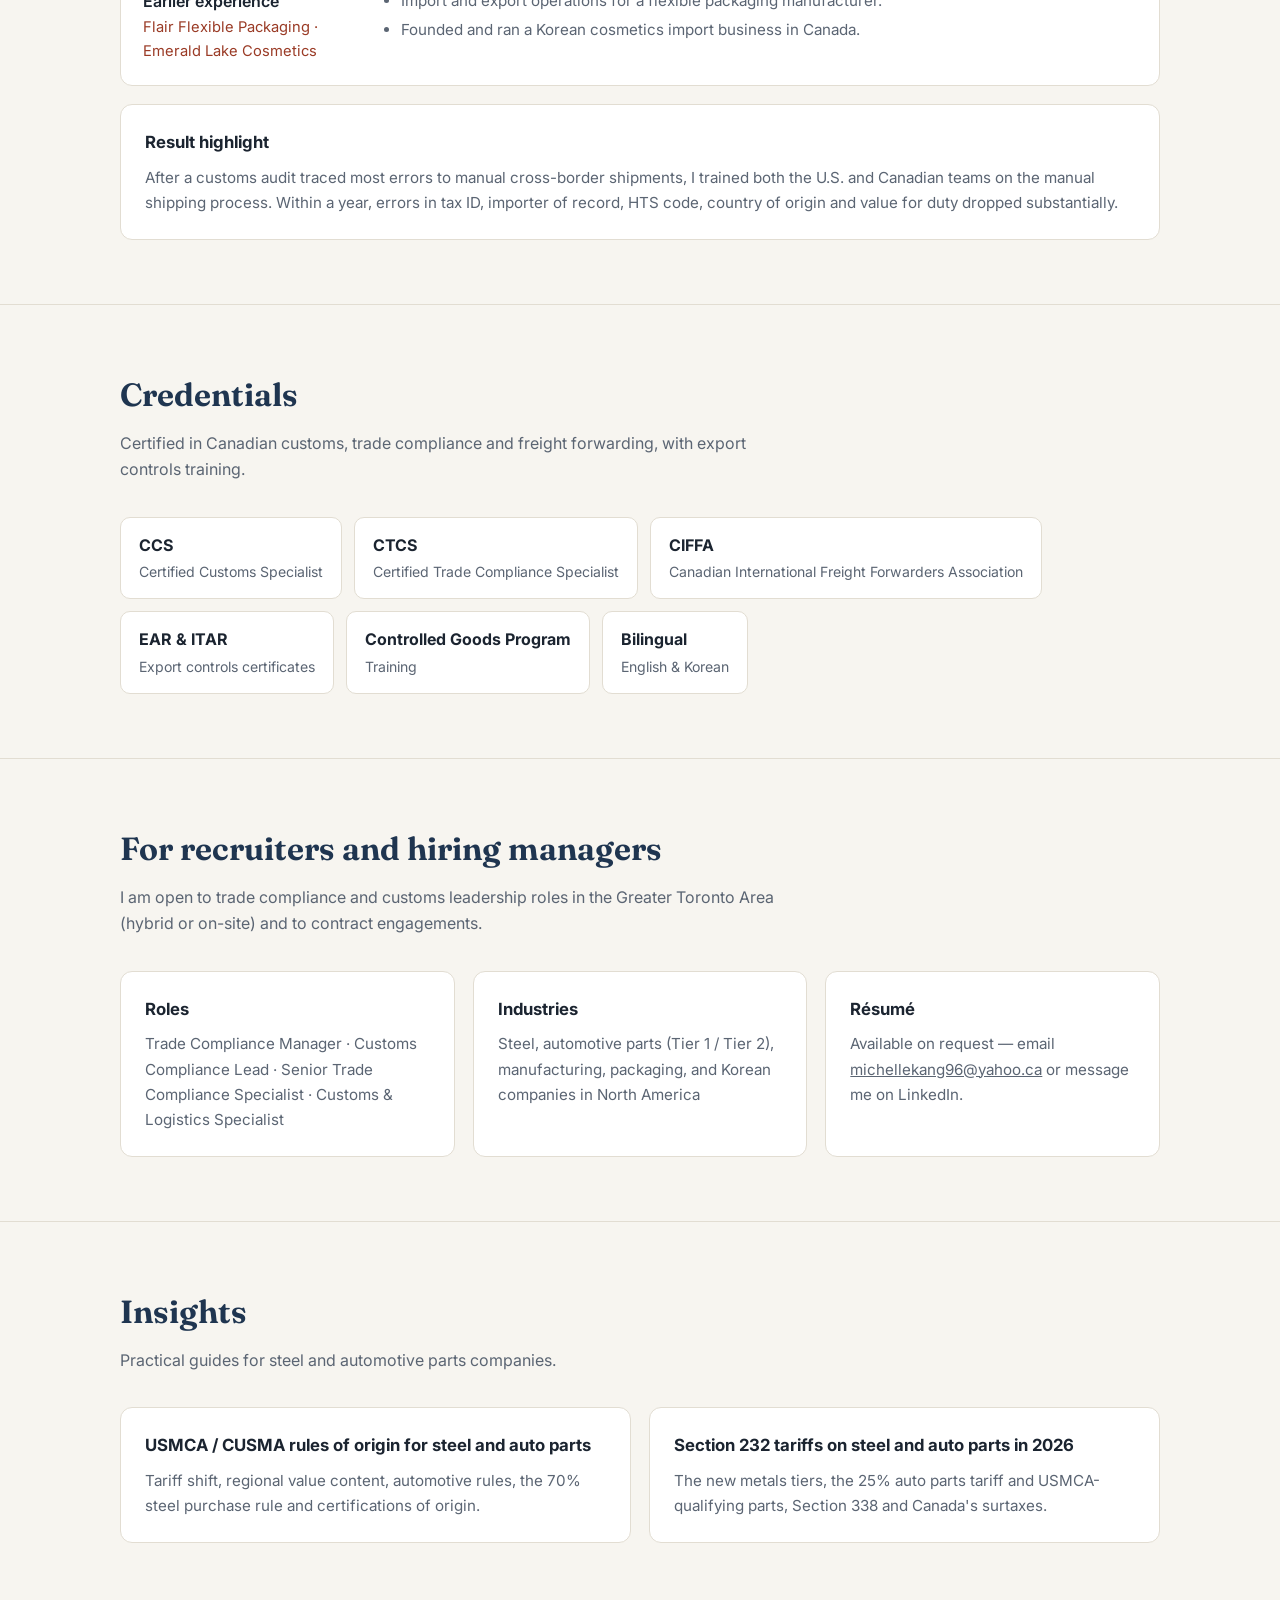
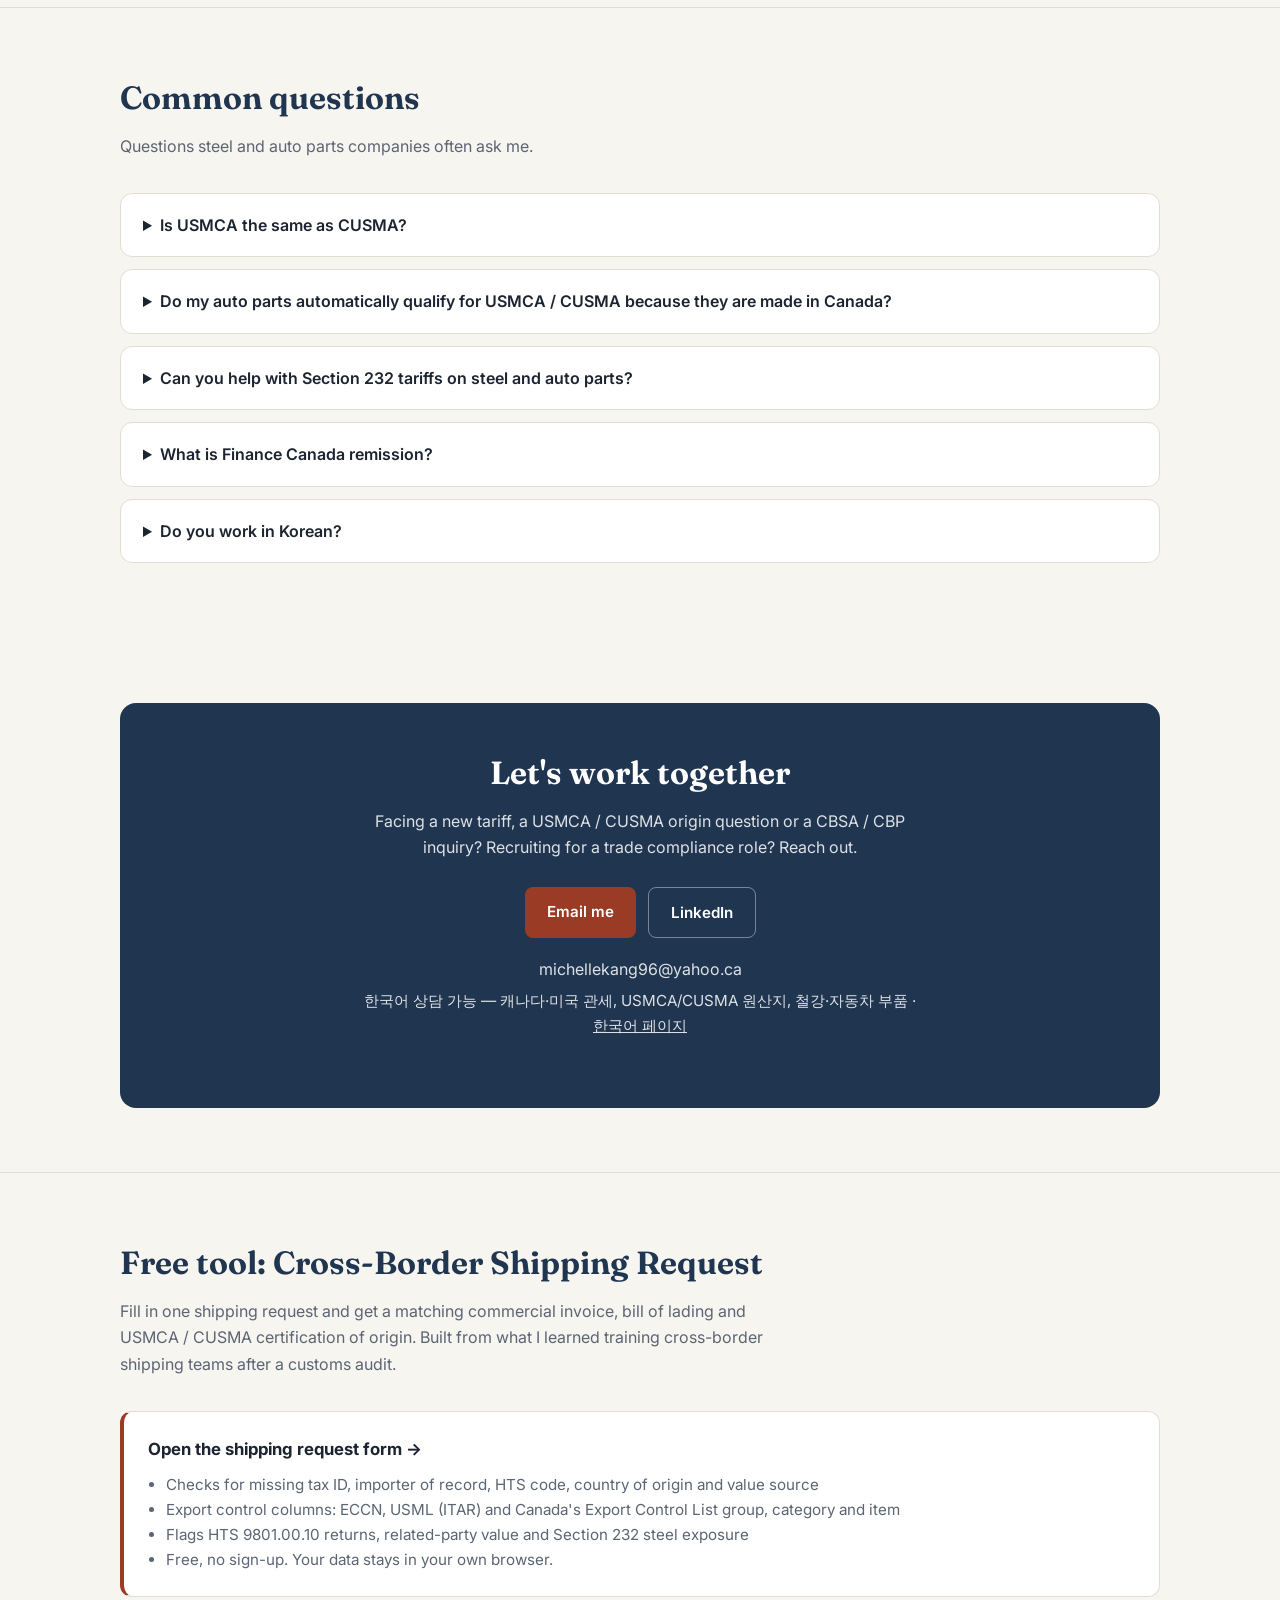
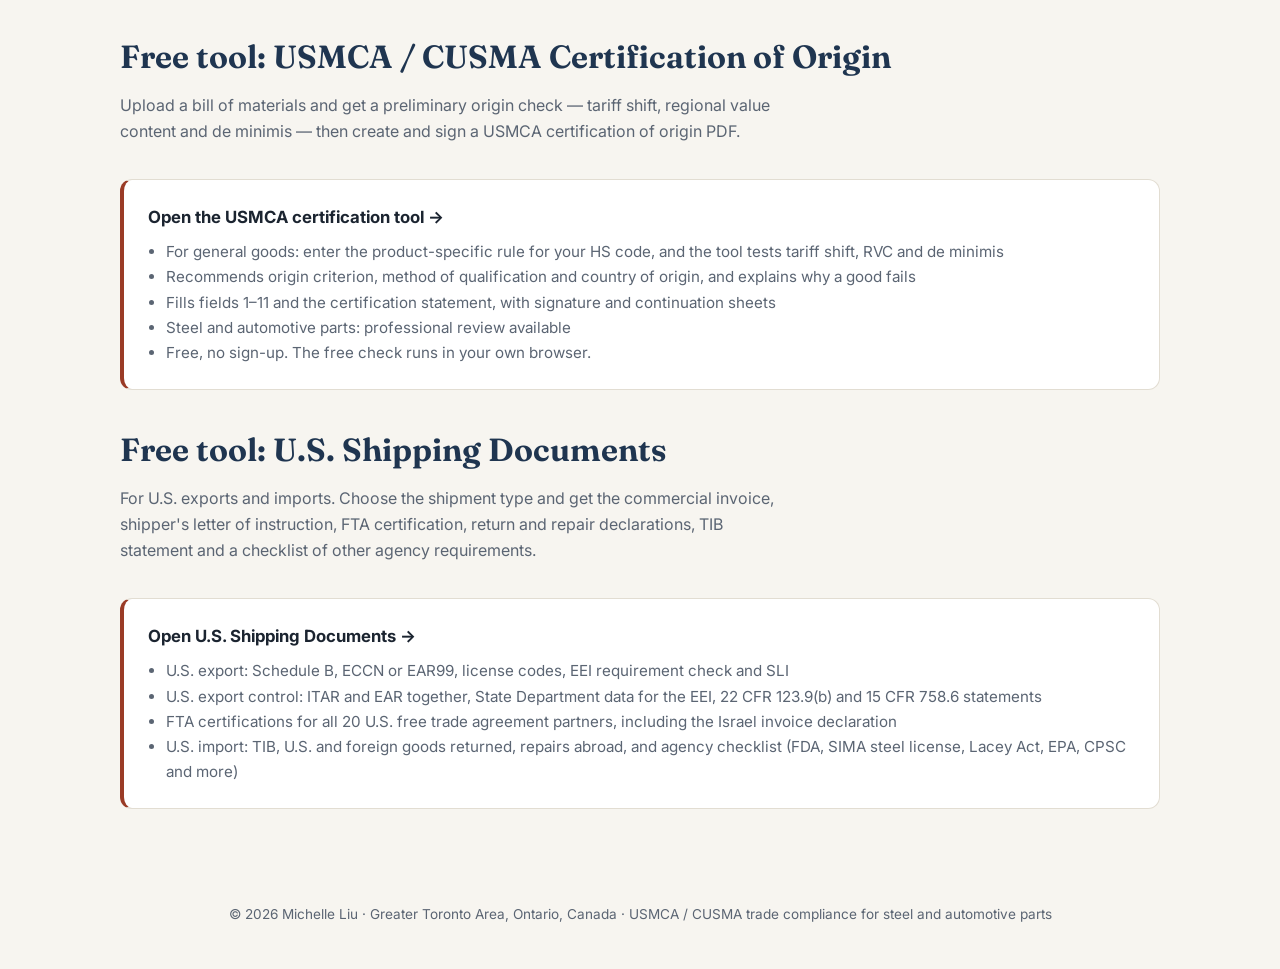
==== commit 71d1a9f0: "Link U.S. Shipping Documents tool Co-Authored-By: Claude Opus 5.5 <noreply@anthropic.com> Claude-Ses" ====
--- a/index.html
+++ b/index.html
@@ -393,6 +393,17 @@
         <li>Free, no sign-up. The free check runs in your own browser.</li>
       </ul>
     </a>
+    <h2 style="margin-top:34px">Free tool: U.S. Shipping Documents</h2>
+    <p class="sub">For U.S. exports and imports. Choose the shipment type and get the commercial invoice, shipper's letter of instruction, FTA certification, return and repair declarations, TIB statement and a checklist of other agency requirements.</p>
+    <a class="card feature" style="text-decoration:none;display:block" href="shipping-request-form/us/">
+      <h3>Open U.S. Shipping Documents →</h3>
+      <ul>
+        <li>U.S. export: Schedule B, ECCN or EAR99, license codes, EEI requirement check and SLI</li>
+        <li>U.S. export control: ITAR and EAR together, State Department data for the EEI, 22 CFR 123.9(b) and 15 CFR 758.6 statements</li>
+        <li>FTA certifications for all 20 U.S. free trade agreement partners, including the Israel invoice declaration</li>
+        <li>U.S. import: TIB, U.S. and foreign goods returned, repairs abroad, and agency checklist (FDA, SIMA steel license, Lacey Act, EPA, CPSC and more)</li>
+      </ul>
+    </a>
   </div>
 </section>
 
